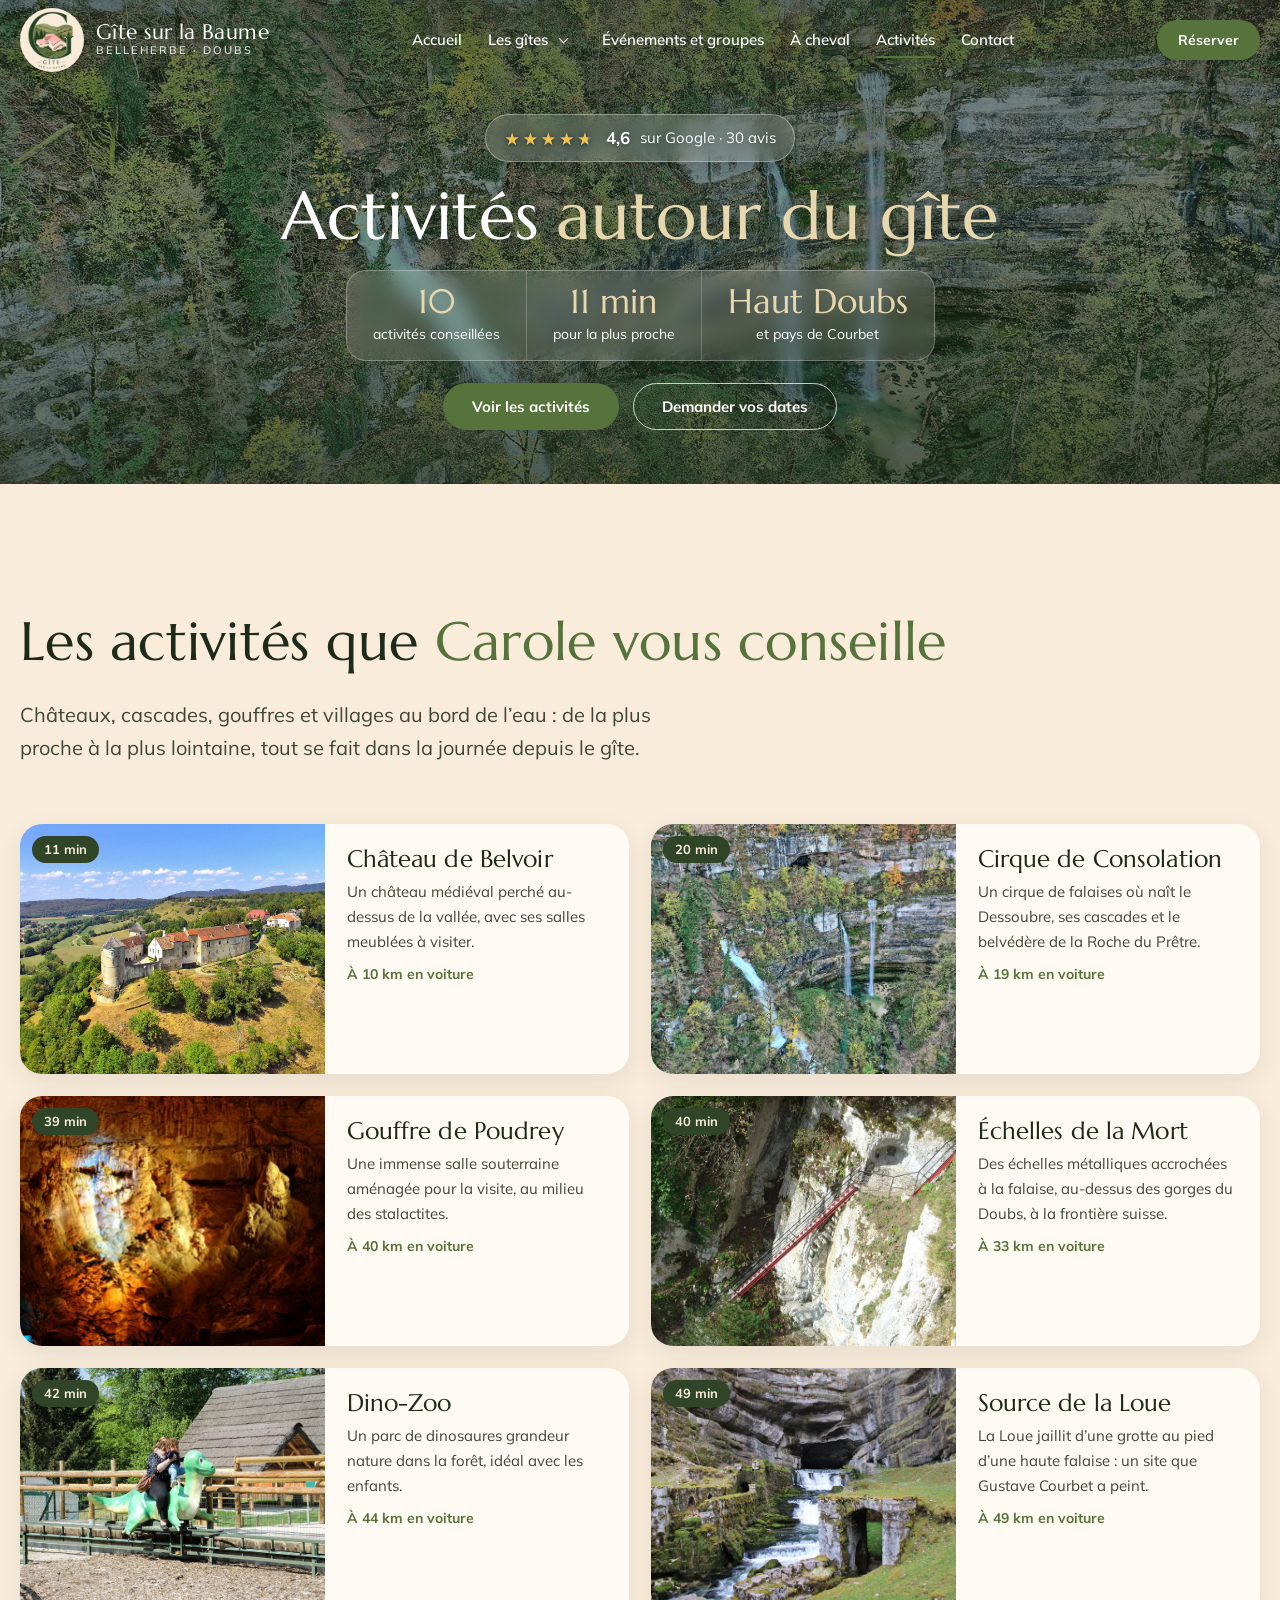
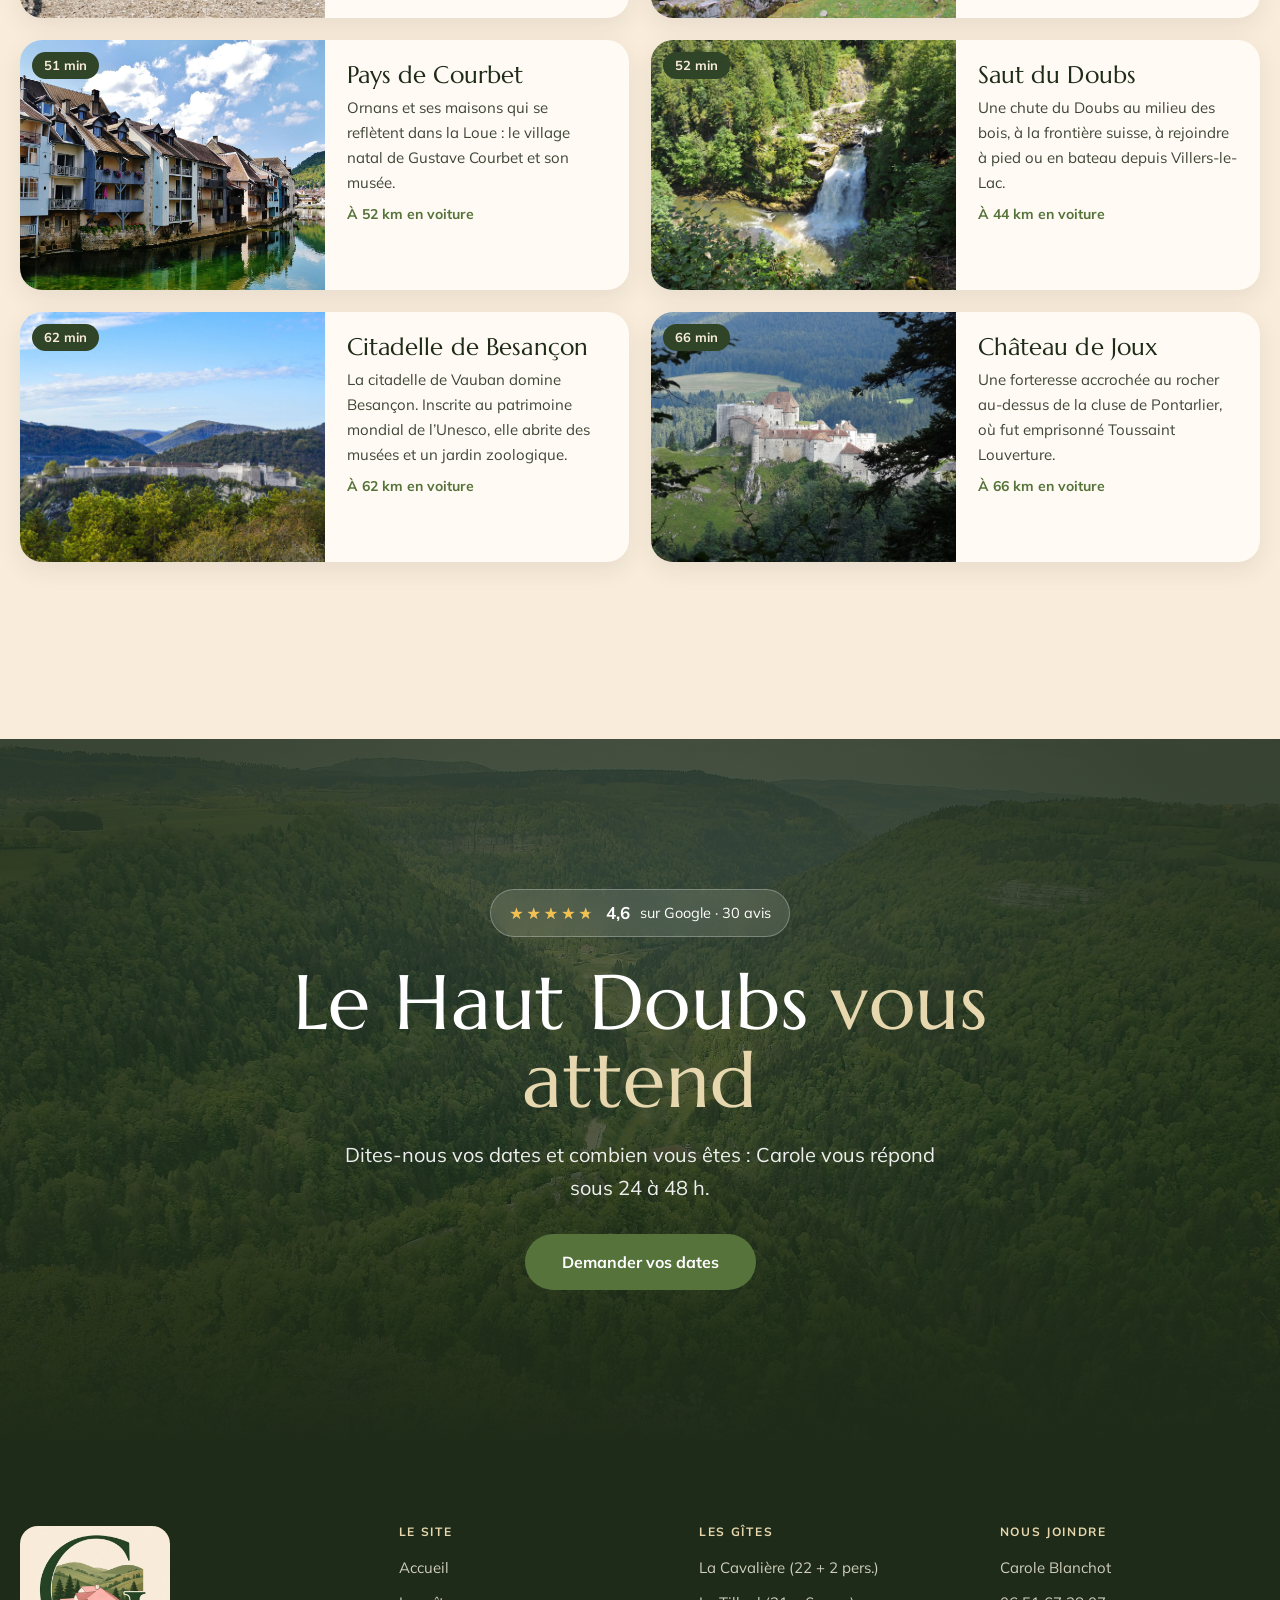
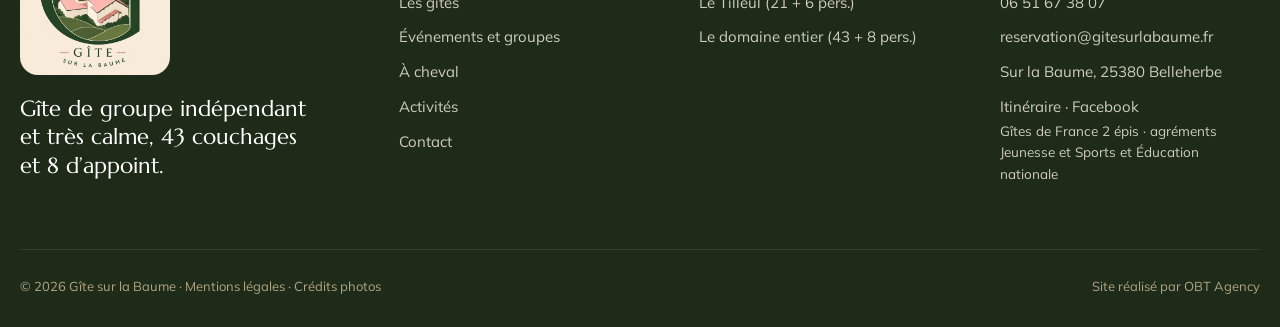
==== activites.html @ 47a0f7ed "V3 presque finale : photos libres (accueil, mariage, chevaux), page Disponibilités, Activités, menti" ====
<!doctype html>
<html lang="fr">
<head>
<meta charset="utf-8">
<meta name="robots" content="noindex, nofollow">
<meta name="viewport" content="width=device-width, initial-scale=1">
<title>Activités autour du gîte · Haut Doubs · Gîte sur la Baume</title>
<meta name="description" content="Les activités à faire autour du Gîte sur la Baume, à Belleherbe (Doubs) : château de Belvoir, cirque de Consolation, gouffre de Poudrey, Échelles de la Mort, Dino-Zoo, source de la Loue, Ornans, Saut du Doubs, citadelle de Besançon et château de Joux.">
<meta name="theme-color" content="#304427">
<link rel="icon" href="images/logo-embleme.jpg">
<link rel="preconnect" href="https://fonts.googleapis.com">
<link rel="preconnect" href="https://fonts.gstatic.com" crossorigin>
<link href="https://fonts.googleapis.com/css2?family=Marcellus&family=Mulish:wght@400;600;700&display=swap" rel="stylesheet">
<link rel="stylesheet" href="css/style.css?v=ac01d212">

</head>
<body>

<a class="visuellement-cache" href="#contenu">Aller au contenu</a>
<div class="entete">
  <div class="entete__envelop">
    <a class="entete__logo" href="index.html" aria-label="Gîte sur la Baume, accueil">
      <img src="images/logo-heros.jpg" alt="Logo du Gîte sur la Baume" width="600" height="596">
      <span class="entete__nom">Gîte sur la Baume<small>Belleherbe · Doubs</small></span>
    </a>
    <nav aria-label="Menu principal">
      <ul class="menu">
        <li><a href="index.html">Accueil</a></li>
        <li class="menu__deroulant">
          <a href="gites.html">Les gîtes</a>
          <button class="menu__ouvrir" type="button" aria-expanded="false" aria-label="Voir les trois gîtes"><span aria-hidden="true"></span></button>
          <ul class="sous-menu">
            <li><a href="la-cavaliere.html"><strong>La Cavalière</strong><span>22 + 2 pers.</span></a></li>
            <li><a href="le-tilleul.html"><strong>Le Tilleul</strong><span>21 + 6 pers.</span></a></li>
            <li><a href="le-domaine.html"><strong>Le domaine entier</strong><span>43 + 8 pers.</span></a></li>
          </ul>
        </li>
        <li><a href="evenements.html">Événements et groupes</a></li>
        <li><a href="cavaliers.html">À cheval</a></li>
        <li><a href="activites.html" aria-current="page">Activités</a></li>
        <li><a href="contact.html">Contact</a></li>
      </ul>
    </nav>
    <a class="bouton entete__appel bouton--cta" href="disponibilites.html">Réserver</a>
    <button class="entete__burger" type="button" aria-label="Ouvrir le menu" aria-expanded="false"><span></span></button>
  </div>
</div>
<div id="contenu"></div>
<main>
<header class="heros heros--centre">
  <div class="heros__photo"><img src="images/sortie-consolation.jpg" alt="Les cascades du cirque de Consolation" fetchpriority="high"></div>
  <div class="heros__contenu">
    <a class="note-heros note-heros--cadre" href="https://maps.google.com/?cid=1944867759614640810" target="_blank" rel="noopener"><span class="etoiles" style="--note:92%" role="img" aria-label="4,6 étoiles sur 5">★★★★★</span><strong>4,6</strong><span>sur Google · 30 avis</span></a>
    <h1>Activités <em>autour du gîte</em></h1>
    <ul class="chiffres-heros">
      <li><strong>10</strong>activités conseillées</li>
      <li><strong>11 min</strong>pour la plus proche</li>
      <li><strong>Haut Doubs</strong>et pays de Courbet</li>
    </ul>
    <div class="boutons"><a class="bouton" href="#activites">Voir les activités</a><a class="bouton bouton--clair bouton--cta" href="contact.html?projet=sejour#demande">Demander vos dates</a></div>
  </div>
</header>

<section class="section" id="activites">
  <div class="envelop">
    <div class="tete-section apparait">
      <h2>Les activités que <em>Carole vous conseille</em></h2>
      <p class="chapeau">Châteaux, cascades, gouffres et villages au bord de l’eau : de la plus proche à la plus lointaine, tout se fait dans la journée depuis le gîte.</p>
    </div>
    <div class="sorties" data-groupe-photos>
      <article class="sortie">
        <div class="sortie__photo"><img src="images/sortie-belvoir.jpg" alt="Château de Belvoir" loading="lazy" data-agrandir><span class="sortie__temps">11 min</span></div>
        <div class="sortie__texte">
          <h3>Château de Belvoir</h3>
          <p>Un château médiéval perché au-dessus de la vallée, avec ses salles meublées à visiter.</p>
          <p class="sortie__route">À 10 km en voiture</p>
        </div>
      </article>
      <article class="sortie">
        <div class="sortie__photo"><img src="images/sortie-consolation.jpg" alt="Cirque de Consolation" loading="lazy" data-agrandir><span class="sortie__temps">20 min</span></div>
        <div class="sortie__texte">
          <h3>Cirque de Consolation</h3>
          <p>Un cirque de falaises où naît le Dessoubre, ses cascades et le belvédère de la Roche du Prêtre.</p>
          <p class="sortie__route">À 19 km en voiture</p>
        </div>
      </article>
      <article class="sortie">
        <div class="sortie__photo"><img src="images/sortie-poudrey.jpg" alt="Gouffre de Poudrey" loading="lazy" data-agrandir><span class="sortie__temps">39 min</span></div>
        <div class="sortie__texte">
          <h3>Gouffre de Poudrey</h3>
          <p>Une immense salle souterraine aménagée pour la visite, au milieu des stalactites.</p>
          <p class="sortie__route">À 40 km en voiture</p>
        </div>
      </article>
      <article class="sortie">
        <div class="sortie__photo"><img src="images/sortie-echelles.jpg" alt="Échelles de la Mort" loading="lazy" data-agrandir><span class="sortie__temps">40 min</span></div>
        <div class="sortie__texte">
          <h3>Échelles de la Mort</h3>
          <p>Des échelles métalliques accrochées à la falaise, au-dessus des gorges du Doubs, à la frontière suisse.</p>
          <p class="sortie__route">À 33 km en voiture</p>
        </div>
      </article>
      <article class="sortie">
        <div class="sortie__photo"><img src="images/sortie-dinozoo.jpg" alt="Dino-Zoo" loading="lazy" data-agrandir><span class="sortie__temps">42 min</span></div>
        <div class="sortie__texte">
          <h3>Dino-Zoo</h3>
          <p>Un parc de dinosaures grandeur nature dans la forêt, idéal avec les enfants.</p>
          <p class="sortie__route">À 44 km en voiture</p>
        </div>
      </article>
      <article class="sortie">
        <div class="sortie__photo"><img src="images/sortie-loue.jpg" alt="Source de la Loue" loading="lazy" data-agrandir><span class="sortie__temps">49 min</span></div>
        <div class="sortie__texte">
          <h3>Source de la Loue</h3>
          <p>La Loue jaillit d’une grotte au pied d’une haute falaise : un site que Gustave Courbet a peint.</p>
          <p class="sortie__route">À 49 km en voiture</p>
        </div>
      </article>
      <article class="sortie">
        <div class="sortie__photo"><img src="images/sortie-courbet.jpg" alt="Pays de Courbet" loading="lazy" data-agrandir><span class="sortie__temps">51 min</span></div>
        <div class="sortie__texte">
          <h3>Pays de Courbet</h3>
          <p>Ornans et ses maisons qui se reflètent dans la Loue : le village natal de Gustave Courbet et son musée.</p>
          <p class="sortie__route">À 52 km en voiture</p>
        </div>
      </article>
      <article class="sortie">
        <div class="sortie__photo"><img src="images/sortie-saut.jpg" alt="Saut du Doubs" loading="lazy" data-agrandir><span class="sortie__temps">52 min</span></div>
        <div class="sortie__texte">
          <h3>Saut du Doubs</h3>
          <p>Une chute du Doubs au milieu des bois, à la frontière suisse, à rejoindre à pied ou en bateau depuis Villers-le-Lac.</p>
          <p class="sortie__route">À 44 km en voiture</p>
        </div>
      </article>
      <article class="sortie">
        <div class="sortie__photo"><img src="images/sortie-citadelle.jpg" alt="Citadelle de Besançon" loading="lazy" data-agrandir><span class="sortie__temps">62 min</span></div>
        <div class="sortie__texte">
          <h3>Citadelle de Besançon</h3>
          <p>La citadelle de Vauban domine Besançon. Inscrite au patrimoine mondial de l’Unesco, elle abrite des musées et un jardin zoologique.</p>
          <p class="sortie__route">À 62 km en voiture</p>
        </div>
      </article>
      <article class="sortie">
        <div class="sortie__photo"><img src="images/sortie-joux.jpg" alt="Château de Joux" loading="lazy" data-agrandir><span class="sortie__temps">66 min</span></div>
        <div class="sortie__texte">
          <h3>Château de Joux</h3>
          <p>Une forteresse accrochée au rocher au-dessus de la cluse de Pontarlier, où fut emprisonné Toussaint Louverture.</p>
          <p class="sortie__route">À 66 km en voiture</p>
        </div>
      </article>
    </div>
    <p class="sorties__note apparait">Temps de route en voiture depuis le gîte, à titre indicatif.</p>
  </div>
</section>

<section class="appel" id="appel">
  <div class="appel__fond"><img src="images/entree-dessoubre.jpg" alt="" loading="lazy"></div>
  <div class="appel__contenu">
    <a class="appel__avis" href="https://maps.google.com/?cid=1944867759614640810" target="_blank" rel="noopener"><span class="etoiles" style="--note:92%" role="img" aria-label="4,6 étoiles sur 5">★★★★★</span><strong>4,6</strong><span>sur Google · 30 avis</span></a>
    <h2>Le Haut Doubs <em>vous attend</em></h2>
    <p class="appel__sous">Dites-nous vos dates et combien vous êtes : Carole vous répond sous 24 à 48 h.</p>
    <a class="bouton bouton--grand bouton--cta" href="contact.html?projet=sejour#demande">Demander vos dates</a>
  </div>
</section>
</main>
<footer class="pied">
  <div class="envelop">
    <div class="pied__haut">
      <div>
        <img class="pied__logo" src="images/logo.jpg" alt="Gîte sur la Baume" width="1080" height="1073" loading="lazy">
        <p class="pied__accroche">Gîte de groupe indépendant et très calme, 43 couchages et 8 d’appoint.</p>
      </div>
      <div>
        <h3>Le site</h3>
        <ul>
          <li><a href="index.html">Accueil</a></li>
          <li><a href="gites.html">Les gîtes</a></li>
          <li><a href="evenements.html">Événements et groupes</a></li>
          <li><a href="cavaliers.html">À cheval</a></li>
          <li><a href="activites.html">Activités</a></li>
          <li><a href="contact.html">Contact</a></li>
        </ul>
      </div>
      <div>
        <h3>Les gîtes</h3>
        <ul>
          <li><a href="la-cavaliere.html">La Cavalière (22 + 2 pers.)</a></li>
          <li><a href="le-tilleul.html">Le Tilleul (21 + 6 pers.)</a></li>
          <li><a href="le-domaine.html">Le domaine entier (43 + 8 pers.)</a></li>
        </ul>
      </div>
      <div>
        <h3>Nous joindre</h3>
        <ul>
          <li>Carole Blanchot</li>
          <li><a href="tel:+33651673807">06 51 67 38 07</a></li>
          <li><a href="mailto:reservation@gitesurlabaume.fr">reservation@gitesurlabaume.fr</a></li>
          <li>Sur la Baume, 25380 Belleherbe</li>
          <li><a href="https://maps.google.com/?cid=1944867759614640810" target="_blank" rel="noopener">Itinéraire</a> · <a href="https://www.facebook.com/profile.php?id=100094727396490" target="_blank" rel="noopener">Facebook</a></li>
        </ul>
        <p class="pied__labels">Gîtes de France 2 épis · agréments Jeunesse et Sports et Éducation nationale</p>
      </div>
    </div>
    <div class="pied__bas">
      <span>© <span data-annee>2026</span> Gîte sur la Baume · <a href="mentions-legales.html">Mentions légales</a> · <a href="mentions-legales.html#credits">Crédits photos</a></span>
      <span>Site réalisé par OBT Agency</span>
    </div>
  </div>
</footer>
<script src="js/main.js?v=ac3fad0a"></script>
</body>
</html>
---- css/style.css ----
/* Gîte sur la Baume : feuille de style unique
   Charte de la cliente : le vert du G et le beige du fond du logo ; boutons verts ou transparents
   1. Réglages  2. Base  3. Boutons  4. En-tête  5. Héros  6. Sections communes
   7. Accueil  8. Les gîtes  9. Fêtes  10. Groupes  11. Cavaliers  12. Contact  13. Pied de page  14. Animations */

/* 1. Réglages ------------------------------------------------------------ */
:root {
  --vert: #304427;
  --vert-nuit: #1E2B18;
  --vert-doux: #4F6640;
  --accent: #55733A;
  --accent-vif: #66864A;
  --accent-pale: #E9E2C6;
  --clair: #E6D7AE;
  --sauge: #B1A584;
  --sauge-claire: #DCD4BC;
  --creme: #F9ECDB;
  --creme-fonce: #F0DFC6;
  --blanc: #FFFAF3;
  --encre: #1E2B18;
  --texte: #3E4637;

  --f-titre: "Marcellus", "Times New Roman", serif;
  --f-texte: "Mulish", system-ui, sans-serif;

  --rayon: 22px;
  --rayon-petit: 14px;
  --ombre: 0 18px 50px rgba(30, 43, 24, .16);
  --ombre-douce: 0 8px 24px rgba(30, 43, 24, .08);
  --large: min(1240px, 100% - 32px);
  --etroit: min(860px, 100% - 32px);
  --entete: 80px;
}

/* 2. Base ---------------------------------------------------------------- */
*, *::before, *::after { box-sizing: border-box; }
html { scroll-behavior: smooth; scroll-padding-top: calc(var(--entete) + 12px); }
body {
  margin: 0;
  background: var(--creme);
  color: var(--texte);
  font: 400 17px/1.65 var(--f-texte);
  -webkit-font-smoothing: antialiased;
  overflow-x: hidden;
}
img { display: block; max-width: 100%; height: auto; }
a { color: inherit; }
h1, h2, h3, h4 { font-family: var(--f-titre); color: var(--encre); font-weight: 400; line-height: 1.1; margin: 0 0 .5em; letter-spacing: .005em; }
h1 { font-size: clamp(42px, 6.2vw, 86px); }
h2 { font-size: clamp(32px, 4.2vw, 56px); }
h3 { font-size: clamp(23px, 2.2vw, 29px); }
h1 em, h2 em, h3 em { font-style: normal; color: var(--accent); }
p { margin: 0 0 1em; }
.envelop { width: var(--large); margin-inline: auto; }
.etroit { width: var(--etroit); margin-inline: auto; }
.section { padding: clamp(72px, 10vw, 136px) 0; position: relative; }
.section--fonce { background: var(--creme-fonce); }
.section--blanc { background: var(--blanc); }
.section--nuit { background: var(--vert-nuit); color: #E4E2D2; }
.section--nuit h2, .section--nuit h3 { color: var(--blanc); }
.section--nuit h2 em, .section--nuit h3 em { color: var(--clair); }
.chapeau { font-size: clamp(18px, 1.6vw, 20px); max-width: 640px; }
.tete-section { margin-bottom: clamp(34px, 5vw, 60px); }
.tete-section--centre { text-align: center; }
.tete-section--centre .chapeau { margin-inline: auto; }
.visuellement-cache { position: absolute !important; width: 1px; height: 1px; overflow: hidden; clip: rect(0 0 0 0); white-space: nowrap; }
.photo-cadre { border-radius: var(--rayon); overflow: hidden; background: var(--creme-fonce); }
.photo-cadre img { width: 100%; height: 100%; object-fit: cover; }

/* Case « Photo à prévoir » : on décrit la photo à faire, on n'en invente pas */
.photo-a-prevoir {
  display: flex; flex-direction: column; justify-content: center; gap: 8px;
  min-height: 260px; padding: 28px; border-radius: var(--rayon);
  border: 2px dashed var(--sauge); background: repeating-linear-gradient(135deg, rgba(177,165,132,.14) 0 14px, transparent 14px 28px);
  color: var(--vert); font-size: 15px;
}
.photo-a-prevoir strong { font: 700 12px/1 var(--f-texte); letter-spacing: .14em; text-transform: uppercase; color: var(--accent); }

/* Étoiles : la note exacte, remplie au dixième */
.etoiles { position: relative; display: inline-block; letter-spacing: 3px; color: rgba(255,255,255,.35); line-height: 1; }
.etoiles::before { content: "★★★★★"; position: absolute; inset: 0; width: var(--note, 100%); overflow: hidden; color: #F2C14E; white-space: nowrap; }

/* 3. Boutons -------------------------------------------------------------- */
.bouton {
  display: inline-flex; align-items: center; justify-content: center; gap: 10px;
  padding: 15px 28px; border-radius: 999px; border: 1.5px solid transparent;
  font: 700 15px/1 var(--f-texte); text-decoration: none; cursor: pointer;
  background: var(--accent); color: #fff;
  transition: background .25s, transform .25s, box-shadow .25s;
}
.bouton:hover { background: var(--accent-vif); transform: translateY(-2px); box-shadow: 0 10px 24px rgba(85,115,58,.32); }
.bouton--ligne { background: transparent; border-color: currentColor; color: var(--vert); }
.bouton--ligne:hover { background: var(--vert); color: var(--blanc); box-shadow: none; }
.bouton--clair { background: transparent; border-color: rgba(255,255,255,.75); color: #fff; }
.bouton--clair:hover { background: #fff; color: var(--vert-nuit); box-shadow: none; }
.boutons { display: flex; flex-wrap: wrap; gap: 14px; }

/* 4. En-tête : logo à gauche, liens au centre, bouton à droite ------------- */
.entete {
  position: fixed; inset: 0 0 auto; z-index: 50; height: var(--entete);
  display: flex; align-items: center; color: #fff;
  transition: background .35s, box-shadow .35s, color .35s;
}
.entete__envelop { width: var(--large); margin-inline: auto; display: flex; align-items: center; gap: 24px; }
.entete__logo { display: flex; align-items: center; gap: 12px; flex: none; text-decoration: none; }
.entete__logo img { width: 64px; height: 64px; border-radius: 50%; object-fit: cover; background: var(--creme); box-shadow: 0 2px 12px rgba(0,0,0,.22); }
.entete__nom { font: 400 21px/1.05 var(--f-titre); letter-spacing: .02em; }
.entete__nom small { display: block; font: 600 11px/1.4 var(--f-texte); letter-spacing: .18em; text-transform: uppercase; opacity: .8; }
.entete nav { margin-inline: auto; }
.menu { display: flex; gap: 26px; list-style: none; padding: 0; margin-block: 0; }
.menu a { text-decoration: none; font-size: 15px; font-weight: 600; position: relative; padding: 6px 0; white-space: nowrap; }
.menu a::after { content: ""; position: absolute; left: 0; right: 0; bottom: 0; height: 2px; background: var(--accent); transform: scaleX(0); transform-origin: left; transition: transform .3s; }
.menu a:hover::after, .menu a[aria-current="page"]::after { transform: scaleX(1); }
.entete__appel { flex: none; padding: 12px 20px; font-size: 14px; }
.entete__burger { display: none; margin-left: auto; width: 46px; height: 46px; border-radius: 50%; border: 1.5px solid currentColor; background: transparent; color: inherit; cursor: pointer; }
.entete__burger span, .entete__burger span::before, .entete__burger span::after { display: block; width: 18px; height: 1.5px; background: currentColor; margin: auto; position: relative; transition: transform .3s; }
.entete__burger span::before, .entete__burger span::after { content: ""; position: absolute; left: 0; }
.entete__burger span::before { top: -6px; }
.entete__burger span::after { top: 6px; }
.entete.est-defile, .entete.est-plein { background: rgba(249,236,219,.95); backdrop-filter: blur(12px); color: var(--encre); box-shadow: 0 1px 0 rgba(48,68,39,.1); }

/* 5. Héros ---------------------------------------------------------------- */
.heros { position: relative; min-height: 100svh; display: flex; align-items: flex-end; color: #fff; isolation: isolate; overflow: hidden; }
.heros__photo { position: absolute; inset: 0; z-index: -2; }
.heros__photo img { width: 100%; height: 100%; object-fit: cover; }
/* diaporama : les photos glissent l'une après l'autre derrière le texte */
.diaporama { overflow: hidden; }
.diaporama img { position: absolute; inset: 0; transform: translateX(100%); transition: transform 1.1s cubic-bezier(.7,0,.3,1); }
.diaporama img.est-visible { transform: none; }
.diaporama img.est-sortie { transform: translateX(-100%); }
.diaporama.sans-transition img { transition: none; }
.heros::after { content: ""; position: absolute; inset: 0; z-index: -1; background: linear-gradient(180deg, rgba(30,43,24,.55) 0%, rgba(30,43,24,.25) 28%, rgba(30,43,24,.5) 55%, rgba(30,43,24,.9) 100%), linear-gradient(90deg, rgba(30,43,24,.45) 0%, transparent 65%); }
.heros__contenu { width: var(--large); margin: 0 auto; padding: 0 0 clamp(150px, 20vh, 200px); }
.heros h1 { color: #fff; max-width: 920px; text-shadow: 0 2px 30px rgba(30,43,24,.5); }
.heros h1 em { color: var(--clair); }
.heros__sous { font-size: clamp(18px, 1.8vw, 22px); max-width: 640px; margin-bottom: 30px; color: rgba(255,255,255,.94); text-shadow: 0 1px 12px rgba(0,0,0,.35); }
/* note Google sans bulle, au-dessus du titre */
.note-heros { display: inline-flex; align-items: center; gap: 10px; margin-bottom: 18px; color: #fff; text-decoration: none; font-size: 15px; text-shadow: 0 1px 3px rgba(0,0,0,.5), 0 1px 16px rgba(0,0,0,.55); }
.note-heros .etoiles { font-size: 17px; }
.note-heros strong { font-size: 17px; }
.note-heros:hover span:last-child { text-decoration: underline; }
/* héros des pages intérieures : centrés, contenu ancré en haut pour que les pages s'alignent */
.heros--centre { min-height: 82svh; justify-content: center; align-items: flex-start; }
.heros--centre::after { background: linear-gradient(180deg, rgba(30,43,24,.62) 0%, rgba(30,43,24,.48) 45%, rgba(30,43,24,.72) 100%); }
.heros--centre .heros__contenu { text-align: center; display: flex; flex-direction: column; align-items: center; padding: calc(var(--entete) + clamp(80px, 15vh, 140px)) 0 90px; }
.heros--centre h1 { min-height: 2.2em; display: flex; flex-wrap: wrap; column-gap: .25em; align-items: center; justify-content: center; margin-inline: auto; }
.heros--centre .heros__sous { min-height: 3.4em; margin-inline: auto; }
.heros--centre .boutons { justify-content: center; }

/* Bande de mots à cheval sur le héros */
.bande-mots { position: relative; z-index: 3; margin-top: -70px; }
.bande-mots__carte {
  width: var(--large); margin: 0 auto; padding: 0; list-style: none; background: var(--blanc); border-radius: var(--rayon); box-shadow: var(--ombre);
  display: grid; grid-template-columns: repeat(5, 1fr);
}
.bande-mots__carte li { display: flex; align-items: center; gap: 14px; padding: 26px 22px; position: relative; transition: background .3s; }
.bande-mots__carte li + li::before { content: ""; position: absolute; left: 0; top: 22px; bottom: 22px; width: 1px; background: var(--creme-fonce); }
.bande-mots__carte li:hover { background: var(--creme); }
.bande-mots__carte li:first-child { border-radius: var(--rayon) 0 0 var(--rayon); }
.bande-mots__carte li:last-child { border-radius: 0 var(--rayon) var(--rayon) 0; }
.icone-rond { flex: none; width: 52px; height: 52px; border-radius: 50%; display: grid; place-items: center; background: var(--accent-pale); color: var(--vert); transition: background .3s, transform .4s, color .3s; }
.bande-mots__carte li:hover .icone-rond { background: var(--accent); color: #fff; transform: rotate(-8deg); }
.icone-rond svg, .ico { width: 26px; height: 26px; stroke: currentColor; fill: none; stroke-width: 1.5; stroke-linecap: round; stroke-linejoin: round; }
.bande-mots__carte strong { display: block; font: 400 21px/1.1 var(--f-titre); color: var(--encre); }
.bande-mots__carte li span:last-child { font-size: 13.5px; line-height: 1.35; }

/* 6. Sections communes ---------------------------------------------------- */
.split { display: grid; grid-template-columns: 1fr 1fr; gap: clamp(36px, 6vw, 96px); align-items: center; }
.split--inverse > :first-child { order: 2; }
.superposees { position: relative; aspect-ratio: 5 / 5.4; }
.superposees__grande { position: absolute; inset: 0 0 14% 14%; }
.superposees__petite { position: absolute; left: 0; bottom: 0; width: 50%; aspect-ratio: 4 / 3; border: 8px solid var(--creme); box-shadow: var(--ombre); }
.superposees__cachet {
  position: absolute; right: -12px; top: 7%; width: 122px; height: 122px; border-radius: 50%;
  background: var(--accent); color: #fff; display: grid; place-items: center; text-align: center;
  font: 400 19px/1.1 var(--f-titre); padding: 14px; box-shadow: var(--ombre-douce);
}
.liste-cochee { list-style: none; padding: 0; margin: 22px 0 0; display: grid; gap: 4px; }
.liste-cochee li { padding: 11px 0 11px 34px; border-bottom: 1px solid rgba(48,68,39,.12); position: relative; }
.liste-cochee li::before { content: ""; position: absolute; left: 2px; top: 15px; width: 18px; height: 18px; border-radius: 50%; background: var(--accent) url("data:image/svg+xml,%3Csvg xmlns='http://www.w3.org/2000/svg' viewBox='0 0 24 24' fill='none' stroke='white' stroke-width='3.2' stroke-linecap='round' stroke-linejoin='round'%3E%3Cpath d='M5 12.5l4.5 4.5L19 7'/%3E%3C/svg%3E") center / 12px no-repeat; }
.section--nuit .liste-cochee li { border-color: rgba(255,255,255,.12); }

/* Avis */
.note-globale { display: flex; justify-content: center; align-items: center; gap: 14px; margin: -14px auto 40px; text-decoration: none; width: max-content; max-width: 100%; padding: 12px 24px; border-radius: 999px; background: var(--blanc); box-shadow: var(--ombre-douce); }
.note-globale strong { font: 400 30px/1 var(--f-titre); color: var(--vert); }
.note-globale .etoiles { font-size: 18px; color: var(--sauge-claire); }
.defile { overflow: hidden; mask-image: linear-gradient(90deg, transparent, #000 7%, #000 93%, transparent); }
.defile__piste { display: flex; gap: 22px; width: max-content; animation: defile 80s linear infinite; padding: 10px 0 20px; }
.carte-avis { width: 370px; flex: none; background: var(--blanc); border-radius: var(--rayon); padding: 28px; box-shadow: var(--ombre-douce); display: flex; flex-direction: column; gap: 14px; }
.carte-avis .etoiles { font-size: 16px; color: var(--sauge-claire); align-self: flex-start; }
.carte-avis blockquote { margin: 0; font: 400 19px/1.45 var(--f-titre); color: var(--encre); }
.carte-avis footer { margin-top: auto; font-size: 14px; display: flex; justify-content: space-between; gap: 10px; }
.carte-avis footer strong { color: var(--accent); }


/* Carrousel centré, voisines floutées, en boucle */
.carrousel { position: relative; overflow: hidden; padding: 10px 0 0; }
.carrousel__piste { display: flex; gap: 26px; transition: transform .7s cubic-bezier(.2,.8,.2,1); will-change: transform; }
.diapo { flex: 0 0 min(760px, 78vw); margin: 0; border-radius: var(--rayon); overflow: hidden; position: relative; aspect-ratio: 16 / 10; transition: opacity .6s, transform .6s, filter .6s; opacity: .35; transform: scale(.92); filter: blur(7px); }
.diapo.est-active { opacity: 1; transform: none; filter: none; }
.carrousel.sans-transition .carrousel__piste, .carrousel.sans-transition .diapo { transition: none !important; }
.diapo img { width: 100%; height: 100%; object-fit: cover; }
.diapo figcaption { position: absolute; left: 22px; bottom: 18px; padding: 8px 16px; border-radius: 999px; background: rgba(255,250,243,.94); color: var(--vert); font: 400 18px/1 var(--f-titre); }
.carrousel__fleche { position: absolute; top: 50%; translate: 0 -50%; z-index: 2; width: 58px; height: 58px; border-radius: 50%; border: 0; background: var(--blanc); color: var(--vert); font-size: 22px; cursor: pointer; box-shadow: var(--ombre); transition: background .25s, color .25s; }
.carrousel__fleche:hover { background: var(--accent); color: #fff; }
.carrousel__fleche--g { left: calc(50% - min(380px, 39vw) - 29px); }
.carrousel__fleche--d { right: calc(50% - min(380px, 39vw) - 29px); }
.carrousel__points { display: flex; justify-content: center; gap: 8px; margin-top: 24px; }
.carrousel__points button { width: 9px; height: 9px; border-radius: 99px; border: 0; padding: 0; background: var(--sauge-claire); cursor: pointer; transition: width .3s, background .3s; }
.carrousel__points button[aria-current="true"] { width: 28px; background: var(--accent); }

/* Rail de cases (une ligne, flèches qui avancent d'une case et reviennent au début) */
.rail { overflow-y: hidden; display: grid; grid-auto-flow: column; grid-auto-columns: calc((100% - 22px * 3) / 4); gap: 22px; overflow-x: auto; scroll-snap-type: x mandatory; padding: 6px 0 16px; scrollbar-width: none; }
.rail::-webkit-scrollbar { display: none; }
.rail--3 { grid-auto-columns: calc((100% - 22px * 2) / 3); }
.case { scroll-snap-align: start; position: relative; border-radius: var(--rayon); overflow: hidden; min-height: 400px; color: #fff; display: flex; align-items: flex-end; isolation: isolate; text-decoration: none; }
.case img { position: absolute; inset: 0; width: 100%; height: 100%; object-fit: cover; z-index: -2; transition: transform .9s; }
.case:hover img { transform: scale(1.05); }
.case::after { content: ""; position: absolute; inset: 0; z-index: -1; background: linear-gradient(transparent 32%, rgba(30,43,24,.88)); }
.case > div { padding: 24px; }
.case h3 { color: #fff; font-size: 27px; margin-bottom: 6px; }
.case p { margin: 0; font-size: 15px; opacity: .94; }
.case .photo-a-prevoir { position: absolute; inset: 0; z-index: -2; border-radius: 0; background-color: var(--vert); color: var(--sauge-claire); border-color: rgba(255,255,255,.25); justify-content: flex-start; min-height: 0; }
.case .photo-a-prevoir strong { color: var(--clair); }
.case__temps { display: inline-block; margin-bottom: 12px; padding: 6px 12px; border-radius: 999px; background: var(--accent); color: #fff; font-size: 13px; font-weight: 700; }
.rail__fleches { display: flex; gap: 10px; justify-content: flex-end; margin-top: -78px; margin-bottom: 30px; }
.fleche { width: 50px; height: 50px; border-radius: 50%; border: 1.5px solid var(--vert); background: transparent; color: var(--vert); cursor: pointer; font-size: 20px; transition: background .25s, color .25s; }
.fleche:hover { background: var(--vert); color: #fff; }
.section--nuit .fleche { border-color: rgba(255,255,255,.6); color: #fff; }

/* Fenêtres (fiches des gîtes) */
dialog.fiche { border: 0; padding: 0; width: min(1120px, 100% - 24px); max-height: calc(100svh - 24px); border-radius: var(--rayon); background: var(--creme); color: var(--texte); box-shadow: 0 40px 120px rgba(0,0,0,.4); }
dialog.fiche::backdrop { background: rgba(30,43,24,.74); backdrop-filter: blur(4px); }
dialog.fiche[open] { animation: monte .4s ease-out; }
.fiche__boite { display: grid; grid-template-columns: 1.3fr 1fr; max-height: calc(100svh - 24px); }
.fiche__photos { display: grid; grid-template-columns: repeat(2, 1fr); gap: 6px; padding: 6px; overflow: auto; align-content: start; background: var(--creme-fonce); }
.fiche__photos img { width: 100%; aspect-ratio: 4 / 3; object-fit: cover; border-radius: 10px; cursor: zoom-in; }
.fiche__photos img:first-child { grid-column: 1 / -1; aspect-ratio: 16 / 9; }
.fiche__photos .photo-a-prevoir { min-height: 0; aspect-ratio: 4 / 3; padding: 16px; font-size: 13px; border-radius: 10px; }
.fiche__texte { padding: 44px 38px; overflow: auto; }
.fiche__texte h2 { font-size: clamp(34px, 3.4vw, 46px); }
.fiche__fermer { position: absolute; top: 14px; right: 14px; z-index: 2; width: 44px; height: 44px; border-radius: 50%; border: 0; background: var(--blanc); color: var(--vert); font-size: 22px; cursor: pointer; box-shadow: var(--ombre-douce); }
.fiche__infos { list-style: none; padding: 0; margin: 20px 0 26px; display: grid; gap: 10px; }
.fiche__infos li { display: flex; gap: 14px; padding-bottom: 10px; border-bottom: 1px solid var(--creme-fonce); }
.fiche__infos span { min-width: 104px; font-size: 12px; font-weight: 700; letter-spacing: .1em; text-transform: uppercase; color: var(--accent); padding-top: 4px; }
.fiche__infos strong { color: var(--encre); font-weight: 600; }

/* Visionneuse (photo en grand) */
dialog.visionneuse { border: 0; padding: 0; background: transparent; max-width: 100vw; max-height: 100svh; width: 100vw; height: 100svh; overflow: hidden; }
dialog.visionneuse::backdrop { background: rgba(20,28,16,.93); }
dialog.visionneuse[open] { display: grid; place-items: center; animation: monte .3s ease-out; }
.visionneuse img { max-width: min(92vw, 1500px); max-height: 84svh; width: auto; height: auto; border-radius: 14px; box-shadow: 0 30px 90px rgba(0,0,0,.5); }
.visionneuse__legende { position: absolute; left: 0; right: 0; bottom: 18px; text-align: center; color: #fff; font: 400 20px/1.2 var(--f-titre); }
.visionneuse button { position: absolute; width: 52px; height: 52px; border-radius: 50%; border: 0; background: var(--blanc); color: var(--vert); font-size: 22px; cursor: pointer; }
.visionneuse__fermer { top: 18px; right: 18px; }
.visionneuse__prec { left: 18px; top: 50%; translate: 0 -50%; }
.visionneuse__suiv { right: 18px; top: 50%; translate: 0 -50%; }
[data-agrandir] { cursor: zoom-in; }

/* Témoignages à flèches rondes */
.temoins { display: grid; grid-template-columns: .9fr 1.1fr; gap: clamp(30px, 5vw, 70px); align-items: center; }
.temoins__photo { border-radius: var(--rayon); overflow: hidden; aspect-ratio: 4 / 5; position: relative; box-shadow: var(--ombre); }
.temoins__photo img { width: 100%; height: 100%; object-fit: cover; transition: opacity .5s; }
.temoins__liste { position: relative; min-height: 300px; }
.temoin { position: absolute; inset: 0; opacity: 0; visibility: hidden; transform: translateY(14px); transition: opacity .5s, transform .5s, visibility .5s; }
.temoin.est-actif { opacity: 1; visibility: visible; transform: none; position: relative; }
.temoin .etoiles { font-size: 20px; margin-bottom: 16px; color: var(--sauge-claire); }
.temoin blockquote { margin: 0 0 18px; font: 400 clamp(22px, 2.2vw, 30px)/1.35 var(--f-titre); color: var(--encre); }
.temoin footer { font-size: 15px; color: var(--accent); font-weight: 700; }
.temoins__nav { display: flex; align-items: center; gap: 12px; margin-top: 30px; }
.temoins__compte { font: 400 19px/1 var(--f-titre); margin-left: 8px; }

/* Appel en fin de section, centré */

/* 7. Accueil -------------------------------------------------------------- */
/* Combien êtes-vous ? */
.combien { display: grid; grid-template-columns: .85fr 1.15fr; gap: clamp(30px, 5vw, 70px); align-items: center; }
.combien h2 em { white-space: nowrap; }
.combien__chiffre { font: 400 clamp(110px, 15vw, 190px)/.85 var(--f-titre); color: var(--accent); display: flex; align-items: baseline; gap: 14px; margin: 10px 0 6px; }
.combien__chiffre small { font: 600 18px/1.2 var(--f-texte); color: var(--vert); }
.curseur { width: 100%; margin: 18px 0 8px; appearance: none; -webkit-appearance: none; height: 10px; border-radius: 99px; background: linear-gradient(90deg, var(--accent) var(--rempli, 25%), var(--sauge-claire) var(--rempli, 25%)); outline: none; cursor: pointer; }
.curseur::-webkit-slider-thumb { -webkit-appearance: none; width: 34px; height: 34px; border-radius: 50%; background: var(--blanc); border: 4px solid var(--accent); box-shadow: var(--ombre-douce); transition: transform .2s; }
.curseur::-moz-range-thumb { width: 28px; height: 28px; border-radius: 50%; background: var(--blanc); border: 4px solid var(--accent); }
.curseur:active::-webkit-slider-thumb { transform: scale(1.15); }
.curseur:focus-visible::-webkit-slider-thumb { outline: 3px solid var(--vert); outline-offset: 2px; }
.graduations { display: flex; justify-content: space-between; font-size: 13px; color: var(--vert-doux); font-weight: 600; }



/* 8. Les gîtes ------------------------------------------------------------ */



/* Beau temps, pluie */
.meteo { position: relative; border-radius: calc(var(--rayon) + 6px); overflow: hidden; min-height: 600px; display: grid; grid-template-columns: 1fr 1fr; isolation: isolate; color: #fff; }
.meteo__photos { position: absolute; inset: 0; z-index: -2; }
.meteo__photos img { position: absolute; inset: 0; width: 100%; height: 100%; object-fit: cover; transition: opacity .8s; }
.meteo__photos img + img { opacity: 0; }
.meteo.est-pluie .meteo__photos img:first-child { opacity: 0; }
.meteo.est-pluie .meteo__photos img + img { opacity: 1; }
.meteo::after { content: ""; position: absolute; inset: 0; z-index: -1; background: linear-gradient(90deg, rgba(30,43,24,.9) 0%, rgba(30,43,24,.7) 45%, rgba(30,43,24,.1) 100%); transition: background .8s; }
.meteo__texte { padding: clamp(32px, 5vw, 64px); align-self: center; }
.meteo h2 { color: #fff; }
.interrupteur { display: inline-flex; align-items: center; gap: 14px; margin: 6px 0 26px; padding: 0; border: 0; background: none; color: #fff; font: 700 15px/1 var(--f-texte); cursor: pointer; }
.interrupteur__piste { position: relative; width: 84px; height: 42px; border-radius: 99px; background: #F2C14E; transition: background .5s; box-shadow: inset 0 2px 6px rgba(0,0,0,.2); }
.interrupteur__bouton { position: absolute; top: 4px; left: 4px; width: 34px; height: 34px; border-radius: 50%; background: #fff; display: grid; place-items: center; transition: transform .5s cubic-bezier(.5,1.6,.4,1); color: #C98A12; }
.interrupteur__bouton svg { width: 20px; height: 20px; stroke: currentColor; fill: none; stroke-width: 2; stroke-linecap: round; }
.interrupteur[aria-pressed="true"] .interrupteur__piste { background: #6F8BA6; }
.interrupteur[aria-pressed="true"] .interrupteur__bouton { transform: translateX(42px); color: #48627C; }
.interrupteur .soleil-ico { display: block; }
.interrupteur .pluie-ico { display: none; }
.interrupteur[aria-pressed="true"] .soleil-ico { display: none; }
.interrupteur[aria-pressed="true"] .pluie-ico { display: block; }
.meteo__liste { list-style: none; padding: 0; margin: 0; display: grid; grid-template-columns: 1fr 1fr; gap: 10px; }
.meteo__liste li { padding: 12px 16px; border-radius: 14px; background: rgba(255,250,243,.12); border: 1px solid rgba(255,255,255,.22); backdrop-filter: blur(8px); font-size: 15px; animation: monte .5s ease-out both; }
.meteo__liste li small { display: block; font-size: 12.5px; opacity: .8; }
.meteo__liste[hidden] { display: none; }
.goutte { position: absolute; top: -20px; width: 1.5px; height: 18px; background: linear-gradient(transparent, rgba(255,255,255,.75)); z-index: 0; pointer-events: none; animation: tombe linear infinite; opacity: 0; }
.meteo.est-pluie .goutte { opacity: 1; }

/* Tarifs (dans les fiches) */
.tableau-tarifs { width: 100%; border-collapse: collapse; background: var(--blanc); border-radius: var(--rayon); overflow: hidden; box-shadow: var(--ombre-douce); }
.tarifs__titre { font: 700 12px/1 var(--f-texte); letter-spacing: .14em; text-transform: uppercase; color: var(--accent); margin: 0 0 12px 4px; }
.tableau-tarifs th, .tableau-tarifs td { text-align: left; padding: 19px 22px; border-bottom: 1px solid var(--creme-fonce); }
.tableau-tarifs th { font-weight: 600; }
.tableau-tarifs th small { display: block; font-weight: 400; font-size: 13px; margin-top: 3px; }
.tableau-tarifs td { text-align: right; font: 400 27px/1 var(--f-titre); color: var(--vert); white-space: nowrap; }
.tableau-tarifs td.a-confirmer { font: 600 13px/1.3 var(--f-texte); color: var(--accent); white-space: normal; }
.tableau-tarifs tr:last-child th, .tableau-tarifs tr:last-child td { border-bottom: 0; }

/* Questions (une seule ouverte à la fois) */
.faq { display: grid; gap: 12px; }
.faq details { background: var(--blanc); border-radius: 16px; box-shadow: var(--ombre-douce); overflow: hidden; }
.faq summary { list-style: none; cursor: pointer; padding: 20px 60px 20px 24px; position: relative; font: 400 21px/1.3 var(--f-titre); color: var(--encre); }
.faq summary::-webkit-details-marker { display: none; }
.faq summary::after { content: "+"; position: absolute; right: 20px; top: 50%; translate: 0 -50%; width: 32px; height: 32px; border-radius: 50%; background: var(--accent-pale); color: var(--accent); display: grid; place-items: center; font: 400 22px/1 var(--f-texte); transition: transform .3s, background .3s, color .3s; }
.faq details[open] summary::after { transform: rotate(45deg); background: var(--accent); color: #fff; }
.faq details p { padding: 0 24px 22px; margin: 0; }

/* 9. Fêtes ---------------------------------------------------------------- */


/* 10. Groupes ------------------------------------------------------------- */
.salle { display: grid; grid-template-columns: 1fr 1.1fr; gap: clamp(30px, 5vw, 70px); align-items: center; }
.salle__plan { position: relative; aspect-ratio: 5 / 4; background: var(--blanc); border-radius: var(--rayon); box-shadow: var(--ombre); overflow: hidden; }
.salle__plan svg { width: 100%; height: 100%; display: block; }
.salle__plan .chaise { fill: var(--vert); transition: transform 1s cubic-bezier(.6,0,.2,1), fill .4s; }
.salle__plan .table { fill: var(--sauge-claire); transition: opacity .6s; }
.salle__plan .ecran { fill: var(--accent); }
.configs { display: flex; flex-wrap: wrap; gap: 8px; margin: 22px 0 18px; }
.configs button { border: 1.5px solid var(--creme-fonce); background: var(--blanc); padding: 12px 18px; border-radius: 999px; font: 700 14px/1 var(--f-texte); color: var(--vert); cursor: pointer; transition: background .25s, color .25s, border-color .25s; }
.configs button[aria-pressed="true"] { background: var(--vert); border-color: var(--vert); color: #fff; }
.configs__usage { font-size: 17px; min-height: 2.8em; }
.configs__usage strong { color: var(--accent); }



/* 11. Cavaliers ----------------------------------------------------------- */


/* 12. Contact ------------------------------------------------------------- */
.demande { position: relative; padding: calc(var(--entete) + 60px) 0 100px; isolation: isolate; min-height: 100svh; }
.demande__photo { position: absolute; inset: 0; z-index: -2; }
.demande__photo img { width: 100%; height: 100%; object-fit: cover; }
.demande::after { content: ""; position: absolute; inset: 0; z-index: -1; background: linear-gradient(100deg, rgba(30,43,24,.9) 0%, rgba(30,43,24,.62) 45%, rgba(30,43,24,.3) 100%); }
.demande__grille { display: grid; grid-template-columns: .9fr 1.2fr; gap: clamp(30px, 5vw, 70px); align-items: start; }
.demande__intro { color: #fff; position: sticky; top: calc(var(--entete) + 30px); }
.demande__intro h1 { color: #fff; font-size: clamp(44px, 5.6vw, 78px); }
.demande__intro h1 em { color: var(--clair); }
.demande__intro p { color: rgba(255,255,255,.92); }
.ronds { display: flex; flex-wrap: wrap; gap: 18px; margin-top: 30px; }
.rond { display: flex; flex-direction: column; align-items: center; gap: 10px; text-decoration: none; color: #fff; font-size: 14px; font-weight: 600; }
.rond span { width: 74px; height: 74px; border-radius: 50%; display: grid; place-items: center; background: var(--accent); color: #fff; transition: transform .3s, background .3s; }
.rond:hover span { transform: translateY(-4px) rotate(-6deg); background: var(--accent-vif); }
.rond svg { width: 28px; height: 28px; stroke: currentColor; fill: none; stroke-width: 1.6; stroke-linecap: round; stroke-linejoin: round; }
.formulaire { background: var(--creme); border-radius: var(--rayon); padding: clamp(26px, 3.6vw, 46px); box-shadow: 0 40px 100px rgba(0,0,0,.35); }
.formulaire h2 { font-size: clamp(30px, 3.2vw, 42px); }
.groupe { border: 0; padding: 0; margin: 0 0 24px; }
.groupe legend { font: 700 12px/1 var(--f-texte); letter-spacing: .12em; text-transform: uppercase; color: var(--accent); margin-bottom: 14px; }
.bulles { display: flex; flex-wrap: wrap; gap: 8px; }
.bulles input { position: absolute; opacity: 0; pointer-events: none; }
.bulles label { padding: 11px 18px; border-radius: 999px; background: var(--blanc); border: 1.5px solid var(--creme-fonce); cursor: pointer; font-size: 15px; font-weight: 600; transition: background .25s, border-color .25s, color .25s; }
.bulles input:checked + label { background: var(--vert); border-color: var(--vert); color: #fff; }
.bulles input:focus-visible + label { outline: 2px solid var(--accent); outline-offset: 2px; }
.champs { display: grid; grid-template-columns: 1fr 1fr; gap: 16px; }
.champ { display: flex; flex-direction: column; gap: 7px; }
.champ[hidden] { display: none; }
.champ--large { grid-column: 1 / -1; }
.champ label { font-size: 14px; font-weight: 600; color: var(--encre); }
.champ input, .champ select, .champ textarea { font: inherit; font-size: 16px; padding: 14px 16px; border-radius: 12px; border: 1.5px solid var(--creme-fonce); background: var(--blanc); color: var(--encre); transition: border-color .25s; width: 100%; }
.champ textarea { min-height: 120px; resize: vertical; }
.champ :focus { outline: none; border-color: var(--accent); }
.champ [aria-invalid="true"] { border-color: #B4473C; }
.formulaire__erreurs { background: #F7DCD6; color: #7A2A20; padding: 12px 16px; border-radius: 12px; font-size: 15px; margin: 18px 0 0; }
.formulaire__envoi { margin-top: 24px; display: flex; flex-wrap: wrap; align-items: center; gap: 18px; }
.formulaire__envoi p { margin: 0; font-size: 13px; flex: 1 1 220px; }
.formulaire__merci { text-align: center; padding: 30px 10px; }
.venir { display: grid; grid-template-columns: 1fr 1.15fr; gap: clamp(30px, 5vw, 70px); align-items: stretch; }
.venir__carte { border-radius: var(--rayon); overflow: hidden; min-height: 420px; box-shadow: var(--ombre-douce); background: var(--creme-fonce); }
.venir__carte iframe { width: 100%; height: 100%; border: 0; display: block; }
.distances { list-style: none; padding: 0; margin: 22px 0 28px; display: grid; gap: 2px; }
.distances li { display: flex; justify-content: space-between; align-items: baseline; gap: 16px; padding: 13px 0; border-bottom: 1px solid var(--creme-fonce); }
.distances strong { font: 400 25px/1 var(--f-titre); color: var(--vert); white-space: nowrap; }

/* Mentions */
.texte-page { padding: calc(var(--entete) + 70px) 0 100px; }
.texte-page h1 { font-size: clamp(42px, 6vw, 68px); }
.texte-page h2 { font-size: 32px; margin-top: 1.6em; }

/* 13. Pied de page -------------------------------------------------------- */
.pied { background: var(--vert-nuit); color: #CFCDBB; padding: 86px 0 30px; font-size: 15px; }
.pied__haut { display: grid; grid-template-columns: 1.3fr 1fr 1fr 1fr; gap: 40px; padding-bottom: 46px; border-bottom: 1px solid rgba(255,255,255,.1); }
.pied__logo { width: 150px; border-radius: 18px; margin-bottom: 20px; }
.pied h3 { font: 700 12px/1 var(--f-texte); letter-spacing: .14em; text-transform: uppercase; color: var(--clair); margin-bottom: 18px; }
.pied ul { list-style: none; padding: 0; margin: 0; display: grid; gap: 10px; }
.pied a { text-decoration: none; }
.pied a:hover { color: var(--clair); }
.pied__accroche { font: 400 22px/1.3 var(--f-titre); color: #fff; max-width: 300px; }
.pied__labels { font-size: 13.5px; line-height: 1.6; }
.pied__bas { padding-top: 26px; display: flex; flex-wrap: wrap; justify-content: space-between; gap: 12px; font-size: 13px; color: var(--sauge); }

/* 14. Animations ---------------------------------------------------------- */
.apparait { opacity: 0; transform: translateY(30px); transition: opacity .9s ease, transform .9s cubic-bezier(.2,.8,.2,1); }
.apparait.est-visible { opacity: 1; transform: none; }
.apparait--2 { transition-delay: .12s; }
.apparait--3 { transition-delay: .24s; }
@keyframes defile { to { transform: translateX(-50%); } }
@keyframes monte { from { opacity: 0; transform: translateY(18px); } }
@keyframes tombe { to { transform: translateY(700px); } }
@keyframes ouvre { from { opacity: 0; transform: translateY(14px); } }
@media (prefers-reduced-motion: reduce) {
  *, *::before, *::after { animation-duration: .01ms !important; animation-iteration-count: 1 !important; transition-duration: .01ms !important; scroll-behavior: auto !important; }
  .apparait { opacity: 1; transform: none; }
  .etape-v__texte { opacity: 1; }
}

/* Écrans moyens et téléphones -------------------------------------------- */
@media (max-width: 1180px) {
  .menu, .entete__appel { display: none; }
  .entete__burger { display: block; }
  .entete nav { margin: 0; }
  .entete.menu-ouvert { background: var(--vert-nuit); color: #fff; }
  .entete.menu-ouvert .menu {
    display: flex; position: fixed; inset: var(--entete) 0 0; flex-direction: column; gap: 6px; padding: 30px 24px;
    background: var(--vert-nuit); margin: 0;
  }
  .entete.menu-ouvert .menu a { font: 400 34px/1.35 var(--f-titre); color: #fff; }
  .entete.menu-ouvert .entete__appel { display: inline-flex; position: fixed; left: 24px; right: 24px; bottom: 30px; }
  .entete.menu-ouvert .entete__burger span { background: transparent; }
  .entete.menu-ouvert .entete__burger span::before { transform: translateY(6px) rotate(45deg); }
  .entete.menu-ouvert .entete__burger span::after { transform: translateY(-6px) rotate(-45deg); }
  .bande-mots__carte { grid-template-columns: repeat(3, 1fr); }
  .bande-mots__carte li { border-radius: 0 !important; }
  .bande-mots__carte li:nth-child(4)::before { display: none; }
  .bande-mots__carte li:nth-child(-n+3) { border-bottom: 1px solid var(--creme-fonce); }
  .pied__haut { grid-template-columns: 1fr 1fr; }
  .rail { grid-auto-columns: calc((100% - 22px * 2) / 3); }
}
@media (max-width: 860px) {
  body { font-size: 16px; }
  :root { --entete: 68px; }
  .entete__logo img { width: 52px; height: 52px; }
  .entete__nom { font-size: 18px; }
  .split, .combien, .temoins, .salle, .demande__grille, .venir, .meteo { grid-template-columns: 1fr; }
  .split--inverse > :first-child { order: 0; }
  .bande-mots { margin-top: -44px; }
  .bande-mots__carte { grid-template-columns: 1fr 1fr; }
  .bande-mots__carte li { flex-direction: column; text-align: center; gap: 8px; padding: 18px 10px; }
  .bande-mots__carte li::before { display: none; }
  .bande-mots__carte li:nth-child(-n+4) { border-bottom: 1px solid var(--creme-fonce); }
  .bande-mots__carte li:nth-child(odd) { border-right: 1px solid var(--creme-fonce); }
  .bande-mots__carte li:last-child { grid-column: span 2; border-right: 0; }
  .icone-rond { width: 44px; height: 44px; }
  .bande-mots__carte strong { font-size: 18px; }
  /* sur téléphone, seul le gîte qui convient reste affiché */
  .fiche__boite { grid-template-columns: 1fr; overflow: auto; }
  .fiche__photos { overflow: visible; }
  .fiche__texte { padding: 28px 22px 34px; overflow: visible; }
  .meteo { min-height: 0; }
  .meteo::after { background: linear-gradient(180deg, rgba(30,43,24,.86), rgba(30,43,24,.78)); }
  .meteo__liste { grid-template-columns: 1fr; }
  .rail, .rail--3 { grid-auto-columns: 84%; }
  .rail__fleches { margin-top: 0; }
  .diapo { flex-basis: 84vw; }
  .carrousel__fleche { width: 46px; height: 46px; }
  .carrousel__fleche--g { left: 8px; }
  .carrousel__fleche--d { right: 8px; }
  .champs { grid-template-columns: 1fr; }
  .demande__intro { position: static; }
  .ronds { gap: 8px; justify-content: space-between; flex-wrap: nowrap; }
  .rond { font-size: 12px; text-align: center; }
  .rond span { width: 58px; height: 58px; }
  .pied__haut { grid-template-columns: 1fr; }
  .carte-avis { width: 290px; padding: 22px; }
  .carte-avis blockquote { font-size: 17px; }
  .heros--centre .heros__contenu { padding-top: calc(var(--entete) + 60px); }
  .heros--centre .heros__sous { min-height: 4.6em; }
  .superposees__cachet { width: 96px; height: 96px; font-size: 16px; right: 0; }
  .faq summary { font-size: 18px; }
}


/* ==========================================================================
   V2 (retours de Nathan du 08/10/2026)
   ========================================================================== */

/* Héros de l'accueil : contenu remonté, la bande de mots visible dès l'arrivée */
.heros--accueil { min-height: calc(100svh - 40px); align-items: center; }
.heros--accueil .heros__contenu { padding: calc(var(--entete) + 20px) 0 110px; }
.heros__grille { display: grid; grid-template-columns: 1.4fr .6fr; gap: 50px; align-items: end; }
.pastilles { display: flex; flex-wrap: wrap; gap: 8px; list-style: none; padding: 0; margin: 26px 0 0; }
.pastilles li { padding: 8px 14px; border-radius: 999px; background: rgba(255,250,243,.14); border: 1px solid rgba(255,255,255,.32); backdrop-filter: blur(8px); font-size: 13.5px; font-weight: 600; color: #fff; }
.heros--accueil + .bande-mots { margin-top: -78px; }

/* Héros des pages intérieures : resserrés, avec leurs repères */
.heros--centre { min-height: 74svh; }
.heros--centre .heros__contenu { padding: calc(var(--entete) + clamp(36px, 7vh, 70px)) 0 70px; }
.heros--centre h1 { min-height: 0; margin-bottom: .25em; }
.heros--centre .heros__sous { min-height: 0; margin-bottom: 24px; }
.chiffres-heros { display: inline-flex; list-style: none; padding: 0; margin: 0 0 28px; background: rgba(255,250,243,.12); border: 1px solid rgba(255,255,255,.28); backdrop-filter: blur(10px); border-radius: 20px; }
.chiffres-heros li { padding: 14px 26px; font-size: 14px; display: flex; flex-direction: column; align-items: center; gap: 4px; }
.chiffres-heros li + li { border-left: 1px solid rgba(255,255,255,.22); }
.chiffres-heros strong { font: 400 34px/1 var(--f-titre); color: var(--clair); }

/* Combien êtes-vous ? : chaque gîte reste ouvert tant qu'il a la place */
.curseur-bloc { position: relative; padding-bottom: 34px; }
.repere { position: absolute; top: 30px; left: var(--pos); translate: -50% 0; font-size: 12px; font-weight: 700; color: var(--vert-doux); pointer-events: none; }
.repere::before { content: ""; position: absolute; left: 50%; top: -12px; width: 2px; height: 9px; background: currentColor; translate: -1px 0; }
.graduations { margin-top: -24px; }
.combien__reponse { font-size: 18px; min-height: 3.2em; margin: 18px 0 0; }
.combien__reponse strong { color: var(--accent); }
.personnes { display: grid; grid-template-columns: repeat(25, 1fr); gap: 7px 5px; margin-bottom: 24px; }
.pers { aspect-ratio: 1 / 1.7; position: relative; opacity: .3; transition: opacity .25s, transform .25s; }
.pers::before { content: ""; position: absolute; left: 22%; right: 22%; top: 0; aspect-ratio: 1; border-radius: 50%; background: var(--vert); }
.pers::after { content: ""; position: absolute; left: 6%; right: 6%; bottom: 0; height: 52%; border-radius: 40% 40% 12% 12%; background: var(--vert); }
.pers.est-la { opacity: 1; transform: translateY(-2px); }
.pers.est-la::before, .pers.est-la::after { background: var(--accent); }
.combien__cartes { display: grid; grid-template-columns: repeat(3, 1fr); gap: 14px; }
.choix { position: relative; border-radius: var(--rayon); overflow: hidden; min-height: 300px; color: #fff; text-decoration: none; display: flex; align-items: flex-end; isolation: isolate; transition: filter .5s, opacity .5s, transform .5s, box-shadow .5s; box-shadow: 0 0 0 3px var(--accent), var(--ombre-douce); }
.choix img { position: absolute; inset: 0; width: 100%; height: 100%; object-fit: cover; z-index: -2; transition: transform .9s; }
.choix:hover img { transform: scale(1.05); }
.choix::after { content: ""; position: absolute; inset: 0; z-index: -1; background: linear-gradient(transparent 30%, rgba(30,43,24,.9)); }
.choix > div { padding: 20px; }
.choix h3 { color: #fff; font-size: 23px; margin-bottom: 4px; }
.choix p { margin: 0; font-size: 13.5px; }
.choix__max { position: absolute; top: 14px; left: 14px; padding: 6px 12px; border-radius: 999px; background: var(--accent); color: #fff; font-size: 12.5px; font-weight: 700; }
.choix__ferme { display: none; position: absolute; top: 14px; left: 14px; right: 14px; padding: 6px 12px; border-radius: 999px; background: rgba(255,250,243,.92); color: var(--vert); font-size: 12.5px; font-weight: 700; text-align: center; }
.choix.est-ferme { filter: grayscale(1); opacity: .45; transform: scale(.96); box-shadow: none; pointer-events: none; }
.choix.est-ferme .choix__max { display: none; }
.choix.est-ferme .choix__ferme { display: block; }

/* Sections sur photo de fond */
.section--photo { color: #E9E6D8; isolation: isolate; overflow: hidden; }
.section__fond { position: absolute; inset: 0; z-index: -2; }
.section__fond img { width: 100%; height: 100%; object-fit: cover; }
.section--photo::after { content: ""; position: absolute; inset: 0; z-index: -1; background: linear-gradient(180deg, rgba(30,43,24,.88) 0%, rgba(30,43,24,.74) 45%, rgba(30,43,24,.9) 100%); }
.section--photo h2, .section--photo h3 { color: #fff; }
.section--photo h2 em { color: var(--clair); }
.section--photo .chapeau { color: rgba(255,255,255,.9); }
.liste-cochee--claire li { border-color: rgba(255,255,255,.16); color: #fff; }
.carte-verre { background: rgba(255,250,243,.1); border: 1px solid rgba(255,255,255,.22); backdrop-filter: blur(14px); border-radius: var(--rayon); padding: 30px; }
.carte-verre__titre { font: 700 12px/1 var(--f-texte); letter-spacing: .14em; text-transform: uppercase; color: var(--clair); margin: 0 0 20px; }
.labels { list-style: none; padding: 0; margin: 0; display: grid; gap: 18px; }
.labels li { display: flex; gap: 14px; align-items: center; }
.labels .icone-rond { background: var(--accent); color: #fff; }
.labels strong { display: block; font: 400 19px/1.2 var(--f-titre); color: #fff; }
.labels span:last-child { font-size: 13.5px; line-height: 1.4; }
.domaine { display: grid; grid-template-columns: 1.1fr .9fr; gap: clamp(36px, 6vw, 80px); align-items: center; margin-bottom: clamp(50px, 7vw, 90px); }
.section--photo .carrousel__points button { background: rgba(255,255,255,.3); }
.section--photo .carrousel__points button[aria-current="true"] { background: var(--accent); }

/* Vous venez pour… */
.raisons { display: grid; grid-template-columns: repeat(3, 1fr); gap: 20px; }
.raison { position: relative; min-height: 500px; border-radius: var(--rayon); overflow: hidden; color: #fff; text-decoration: none; display: flex; align-items: flex-end; isolation: isolate; box-shadow: var(--ombre-douce); }
.raison img { position: absolute; inset: 0; width: 100%; height: 100%; object-fit: cover; z-index: -2; transition: transform 1s; }
.raison::after { content: ""; position: absolute; inset: 0; z-index: -1; background: linear-gradient(transparent 22%, rgba(30,43,24,.94)); }
.raison > div { padding: 28px; transition: transform .5s; }
.raison h3 { color: #fff; font-size: clamp(25px, 2.3vw, 31px); }
.raison .pastilles { margin: 12px 0 20px; }
.raison__lien { display: inline-flex; gap: 10px; align-items: center; font-weight: 700; padding: 12px 20px; border-radius: 999px; background: var(--accent); font-size: 14px; transition: background .3s; }
.raison__lien::after { content: "→"; transition: transform .3s; }
.raison:hover img { transform: scale(1.06); }
.raison:hover > div { transform: translateY(-6px); }
.raison:hover .raison__lien { background: var(--accent-vif); }
.raison:hover .raison__lien::after { transform: translateX(4px); }

/* Avis : la note détaillée */
.avis-tete { display: grid; grid-template-columns: 1.15fr .85fr; gap: 40px; align-items: center; margin-bottom: 40px; }
.mots-avis { list-style: none; padding: 0; margin: 18px 0 0; display: flex; flex-wrap: wrap; gap: 8px; }
.mots-avis li { padding: 9px 16px; border-radius: 999px; background: var(--blanc); border: 1px solid var(--creme-fonce); font-weight: 600; font-size: 14px; color: var(--vert); }
.note-panneau { display: grid; grid-template-columns: auto 1fr; grid-template-areas: "chiffre barres" "etoiles barres" "nb barres"; column-gap: 30px; align-items: center; padding: 26px 30px; background: var(--blanc); border-radius: var(--rayon); box-shadow: var(--ombre-douce); text-decoration: none; color: var(--texte); }
.note-panneau__chiffre { grid-area: chiffre; font: 400 66px/1 var(--f-titre); color: var(--vert); }
.note-panneau .etoiles { grid-area: etoiles; font-size: 18px; color: var(--sauge-claire); }
.note-panneau__nb { grid-area: nb; font-size: 13px; margin-top: 6px; }
.barres { grid-area: barres; display: grid; gap: 7px; }
.barres span { display: grid; grid-template-columns: 12px 1fr 20px; gap: 10px; align-items: center; font-size: 13px; }
.barres i { height: 8px; border-radius: 99px; background: var(--creme-fonce); position: relative; overflow: hidden; }
.barres i::after { content: ""; position: absolute; inset: 0 auto 0 0; width: var(--part); background: #F2C14E; border-radius: 99px; }
.barres b { font-weight: 700; }
.barres em { font-style: normal; text-align: right; }

/* Les gîtes : les cartes qui ouvrent les fiches */
.gites { display: grid; grid-template-columns: repeat(3, 1fr); gap: 20px; }
.gite { all: unset; box-sizing: border-box; cursor: pointer; position: relative; border-radius: var(--rayon); overflow: hidden; aspect-ratio: 4 / 5; color: #fff; isolation: isolate; display: flex; align-items: flex-end; }
.gite img { position: absolute; inset: 0; width: 100%; height: 100%; object-fit: cover; z-index: -2; transition: transform .9s; }
.gite::after { content: ""; position: absolute; inset: 0; z-index: -1; background: linear-gradient(transparent 38%, rgba(30,43,24,.9)); }
.gite__texte { padding: 26px; }
.gite__chiffre { font: 400 64px/.9 var(--f-titre); color: var(--clair); }
.gite__chiffre small { font: 600 14px/1 var(--f-texte); color: #fff; margin-left: 6px; }
.gite h3 { color: #fff; font-size: 32px; margin: 8px 0 6px; }
.gite p { margin: 0; font-size: 15px; opacity: .93; }
.gite__plus { position: absolute; top: 18px; right: 18px; width: 46px; height: 46px; border-radius: 50%; background: rgba(255,250,243,.92); color: var(--vert); display: grid; place-items: center; font-size: 24px; transition: transform .4s, background .3s, color .3s; }
.gite:hover img { transform: scale(1.06); }
.gite:hover .gite__plus, .gite:focus-visible .gite__plus { transform: rotate(90deg); background: var(--accent); color: #fff; }
.gite:focus-visible { outline: 3px solid var(--accent); outline-offset: 4px; }

/* Les prix dans chaque fiche */
.fiche__prix { margin: 4px 0 26px; padding: 22px; background: var(--blanc); border-radius: 16px; }
.fiche__prix .tableau-tarifs { box-shadow: none; border-radius: 12px; border: 1px solid var(--creme-fonce); }
.fiche__prix .tableau-tarifs th, .fiche__prix .tableau-tarifs td { padding: 12px 16px; }
.fiche__prix .tableau-tarifs td { font-size: 24px; }
.fiche__options { list-style: none; padding: 0; margin: 14px 0 0; display: grid; gap: 7px; font-size: 14px; }
.fiche__options li { display: flex; justify-content: space-between; gap: 10px; border-bottom: 1px dashed var(--creme-fonce); padding-bottom: 7px; }
.fiche__options strong { color: var(--vert); white-space: nowrap; }
.fiche__note { font-size: 12.5px; margin: 12px 0 0; }

/* La Cavalière ou Le Tilleul ? */
.duel { display: grid; grid-template-columns: 1fr auto 1fr; gap: 26px; align-items: center; }
.duel__carte { all: unset; box-sizing: border-box; cursor: pointer; height: 100%; background: rgba(255,250,243,.1); border: 1px solid rgba(255,255,255,.22); backdrop-filter: blur(14px); border-radius: var(--rayon); padding: 30px; color: #fff; display: flex; flex-direction: column; transition: transform .4s, background .4s; }
.duel__carte:hover { transform: translateY(-6px); background: rgba(255,250,243,.17); }
.duel__carte:focus-visible { outline: 3px solid var(--accent); outline-offset: 3px; }
.duel__photo { width: 84px; height: 84px; border-radius: 50%; overflow: hidden; border: 3px solid rgba(255,255,255,.6); margin-bottom: 16px; }
.duel__photo img { width: 100%; height: 100%; object-fit: cover; }
.duel__chiffre { font: 400 56px/1 var(--f-titre); color: var(--clair); }
.duel__chiffre small { font: 600 14px/1 var(--f-texte); color: #fff; margin-left: 8px; }
.duel__carte h3 { margin: 8px 0 4px; }
.duel__pour { font-size: 14px; opacity: .85; }
.duel__lien { margin-top: auto; padding-top: 22px; font-weight: 700; font-size: 14px; color: var(--clair); }
.duel__lien::after { content: " →"; }
.duel__ou { width: 70px; height: 70px; border-radius: 50%; background: var(--accent); color: #fff; display: grid; place-items: center; font: 400 24px/1 var(--f-titre); box-shadow: 0 0 0 8px rgba(85,115,58,.25); }
.duel__les-deux { text-align: center; margin: 40px 0 0; font-size: 18px; color: #fff; }
.lien-fiche { all: unset; cursor: pointer; color: var(--clair); font-weight: 700; text-decoration: underline; text-underline-offset: 4px; }

/* Événements : occasions, frise verticale, arguments, salle, journée au soleil */
.occasions { display: grid; grid-template-columns: repeat(3, 1fr); gap: 20px; }
.occasions .case { min-height: 360px; }
.frise-v { position: relative; max-width: 1040px; margin-inline: auto; }
.frise-v__fil { position: absolute; left: 50%; top: 0; bottom: 0; width: 2px; translate: -1px 0; background: var(--sauge-claire); }
.frise-v__fil span { display: block; width: 100%; height: var(--avance, 0%); background: linear-gradient(var(--accent), var(--vert)); }
.etape-v { display: grid; grid-template-columns: 1fr 1fr; gap: 100px; align-items: center; position: relative; margin-bottom: 70px; }
.etape-v:last-child { margin-bottom: 0; }
.etape-v:nth-of-type(even) .etape-v__photo { order: 2; }
.etape-v__point { position: absolute; left: 50%; top: 50%; translate: -50% -50%; width: 22px; height: 22px; border-radius: 50%; background: var(--creme); border: 3px solid var(--sauge); z-index: 2; transition: background .4s, border-color .4s, box-shadow .4s; }
.etape-v.est-allume .etape-v__point { background: var(--accent); border-color: var(--accent); box-shadow: 0 0 0 8px rgba(85,115,58,.2); }
.etape-v__photo { border-radius: var(--rayon); overflow: hidden; aspect-ratio: 4 / 3; box-shadow: var(--ombre); }
.etape-v__photo img { width: 100%; height: 100%; object-fit: cover; }
.etape-v__photo.photo-a-prevoir { min-height: 0; box-shadow: none; }
.etape-v__jour { font: 400 28px/1 var(--f-titre); color: var(--accent); display: block; margin-bottom: 10px; }
.etape-v__texte { opacity: .5; transition: opacity .6s; }
.etape-v.est-allume .etape-v__texte { opacity: 1; }


.section--photo .configs button { background: rgba(255,250,243,.12); border-color: rgba(255,255,255,.3); color: #fff; }
.section--photo .configs button[aria-pressed="true"] { background: var(--accent); border-color: var(--accent); }
.section--photo .configs__usage { color: #fff; }
.section--photo .configs__usage strong { color: var(--clair); }

.soleil { position: relative; max-width: 1000px; margin-inline: auto; }
.soleil__arc { width: 100%; height: 300px; display: block; overflow: visible; }
.soleil__astre { position: absolute; left: 4%; top: 94%; width: 46px; height: 46px; border-radius: 50%; background: radial-gradient(circle, #FFF1C2 0 38%, #F2C14E 40% 100%); box-shadow: 0 0 0 10px rgba(242,193,78,.16), 0 0 60px rgba(242,193,78,.55); translate: -50% -50%; pointer-events: none; }
.soleil__moments button { position: absolute; translate: -50% -50%; cursor: pointer; padding: 7px 12px; border-radius: 999px; background: rgba(255,255,255,.08); color: #fff; font: 700 13px/1 var(--f-texte); border: 1px solid rgba(255,255,255,.25); transition: background .3s, border-color .3s; white-space: nowrap; }
.soleil__moments button:hover { background: rgba(255,255,255,.18); }
.soleil__moments button[aria-selected="true"] { background: var(--accent); border-color: var(--accent); }
.soleil__detail { text-align: center; max-width: 520px; margin: 26px auto 0; min-height: 150px; }
.soleil__heure { font: 400 48px/1 var(--f-titre); color: var(--clair); display: block; }
.soleil__detail h3 { color: #fff; margin: 10px 0 6px; }
.soleil__detail p { margin: 0; }

@media (max-width: 1180px) {
  .raisons { grid-template-columns: 1fr 1fr; }
  .raisons .raison:last-child { grid-column: span 2; min-height: 380px; }
}
@media (max-width: 860px) {
  .heros--accueil { min-height: 82svh; }
  .heros--accueil .heros__contenu { padding-bottom: 90px; }
  .heros__grille { grid-template-columns: 1fr; }
  .heros--accueil + .bande-mots { margin-top: -50px; }
  .heros--centre { min-height: 0; }
  .chiffres-heros li { padding: 12px 14px; font-size: 12.5px; text-align: center; }
  .chiffres-heros strong { font-size: 27px; }
  .personnes { grid-template-columns: repeat(25, 1fr); gap: 4px 2px; }
  .combien__cartes { grid-template-columns: 1fr; }
  .choix { min-height: 0; aspect-ratio: 16 / 9; }
  .choix.est-ferme { display: none; }
  .domaine, .avis-tete, .gites, .duel, .occasions, .raisons { grid-template-columns: 1fr; }
  .raisons .raison:last-child { grid-column: auto; }
  .raison { min-height: 380px; }
  .gite { aspect-ratio: 4 / 3.4; }
  .duel__ou { justify-self: center; width: 56px; height: 56px; }
  .note-panneau { column-gap: 20px; padding: 22px; }
  .note-panneau__chiffre { font-size: 52px; }
  .frise-v { padding-left: 40px; }
  .frise-v__fil { left: 10px; }
  .etape-v { grid-template-columns: 1fr; gap: 18px; margin-bottom: 50px; }
  .etape-v:nth-of-type(even) .etape-v__photo { order: 0; }
  .etape-v__point { left: -30px; top: 12px; translate: -50% 0; }
  .soleil__arc, .soleil__astre { display: none; }
  .soleil__moments { display: flex; overflow-x: auto; gap: 8px; padding: 14px 2px 6px; scrollbar-width: none; }
  .soleil__moments button { position: static !important; translate: none; }
}

.fiche__des { display: inline-flex; flex-wrap: wrap; gap: 6px; align-items: baseline; margin: -6px 0 18px; padding: 8px 16px; border-radius: 999px; background: var(--accent-pale); color: var(--vert); font-size: 14.5px; }
.fiche__des strong { color: var(--accent); font-size: 17px; }
.fiche__des a { color: var(--accent); font-weight: 700; }


/* ==========================================================================
   V3 (retours de Nathan du 08/10/2026, suite)
   ========================================================================== */

/* Avis du héros : ils changent en même temps que les photos */
.avis-flottant { position: relative; min-height: 230px; background: rgba(255,250,243,.14); border: 1px solid rgba(255,255,255,.3); backdrop-filter: blur(14px); border-radius: var(--rayon); color: #fff; box-shadow: 0 20px 50px rgba(0,0,0,.25); overflow: hidden; }
.avis-flottant__avis { position: absolute; inset: 0; margin: 0; padding: 26px; opacity: 0; transform: translateY(14px); transition: opacity .8s, transform .8s; }
.avis-flottant__avis.est-visible { opacity: 1; transform: none; }
.avis-flottant .etoiles { font-size: 17px; }
.avis-flottant blockquote { margin: 12px 0 14px; font: 400 20px/1.4 var(--f-titre); }
.avis-flottant figcaption { font-size: 14px; opacity: .85; }

/* Un domaine rien qu'à vous : titre sur une ligne, colonnes alignées en haut */
.domaine__titre { white-space: nowrap; margin-bottom: 28px; }
.domaine { align-items: start; }
.domaine .chapeau { margin-top: 0; }

/* Appel à l'action de fin de page */
.appel { position: relative; isolation: isolate; overflow: hidden; color: #fff; padding: clamp(90px, 12vw, 150px) 0; text-align: center; }
.appel__fond { position: absolute; inset: 0; z-index: -2; }
.appel__fond img { width: 100%; height: 100%; object-fit: cover; transform: scale(1.04); }
.appel::after { content: ""; position: absolute; inset: 0; z-index: -1; background: radial-gradient(ellipse at 50% 40%, rgba(30,43,24,.72) 0%, rgba(30,43,24,.86) 70%), linear-gradient(180deg, transparent 60%, rgba(30,43,24,.95)); }
.appel__contenu { width: min(1080px, 100% - 32px); margin-inline: auto; display: flex; flex-direction: column; align-items: center; }
.appel__avis { display: inline-flex; align-items: center; gap: 10px; padding: 9px 18px; border-radius: 999px; background: rgba(255,250,243,.12); border: 1px solid rgba(255,255,255,.28); backdrop-filter: blur(10px); color: #fff; text-decoration: none; font-size: 14.5px; margin-bottom: 26px; }
.appel__avis .etoiles { font-size: 16px; }
.appel__avis strong { font-size: 17px; }
.appel h2 { color: #fff; font-size: clamp(42px, 6vw, 84px); line-height: 1.02; margin-bottom: 18px; max-width: 900px; }
.appel h2 em { color: var(--clair); }
.appel__sous { font-size: clamp(17px, 1.6vw, 20px); max-width: 620px; color: rgba(255,255,255,.92); margin-bottom: 36px; }
.demande-rapide { width: 100%; display: grid; grid-template-columns: 1fr 1fr .8fr 1.2fr auto; gap: 0; align-items: stretch; background: var(--blanc); border-radius: 22px; padding: 8px; box-shadow: 0 30px 80px rgba(0,0,0,.35); text-align: left; }
.demande-rapide__champ { display: flex; flex-direction: column; gap: 4px; padding: 10px 18px; border-right: 1px solid var(--creme-fonce); min-width: 0; }
.demande-rapide__champ label { font: 700 11.5px/1 var(--f-texte); letter-spacing: .12em; text-transform: uppercase; color: var(--accent); }
.demande-rapide__champ input, .demande-rapide__champ select { border: 0; background: transparent; font: 600 16px/1.3 var(--f-texte); color: var(--encre); padding: 4px 0; width: 100%; min-width: 0; }
.demande-rapide__champ input:focus, .demande-rapide__champ select:focus { outline: none; }
.demande-rapide__champ:focus-within { background: var(--creme); border-radius: 14px; }
.demande-rapide .bouton { margin-left: 8px; border-radius: 16px; padding-inline: 26px; }
.appel__rassure { list-style: none; padding: 0; margin: 30px 0 0; display: flex; flex-wrap: wrap; justify-content: center; gap: 10px 28px; font-size: 15px; }
.appel__rassure li { display: inline-flex; align-items: center; gap: 10px; }
.appel__rassure li::before { content: ""; width: 20px; height: 20px; border-radius: 50%; background: var(--accent) url("data:image/svg+xml,%3Csvg xmlns='http://www.w3.org/2000/svg' viewBox='0 0 24 24' fill='none' stroke='white' stroke-width='3.2' stroke-linecap='round' stroke-linejoin='round'%3E%3Cpath d='M5 12.5l4.5 4.5L19 7'/%3E%3C/svg%3E") center / 12px no-repeat; }
.appel__rassure a { color: #fff; font-weight: 700; }

/* Pourquoi ici, pour votre séminaire ? */
#seminaires .salle { margin-bottom: 50px; }
.prix-seminaire { display: inline-flex; align-items: center; gap: 16px; margin-top: 26px; padding: 16px 22px; border-radius: 18px; background: var(--accent); color: #fff; box-shadow: var(--ombre-douce); }
.prix-seminaire strong { font: 400 38px/1 var(--f-titre); }
.prix-seminaire span { font-size: 13.5px; line-height: 1.35; }
.points-forts { list-style: none; padding: 0; margin: 0; display: grid; grid-template-columns: repeat(3, 1fr); gap: 12px; }
.points-forts li { display: flex; gap: 14px; align-items: center; padding: 16px 18px; border-radius: 16px; background: rgba(255,250,243,.1); border: 1px solid rgba(255,255,255,.18); backdrop-filter: blur(10px); }
.points-forts .icone-rond { width: 42px; height: 42px; background: var(--accent); color: #fff; }
.points-forts .icone-rond svg { width: 21px; height: 21px; }
.points-forts strong { display: block; font: 400 18px/1.2 var(--f-titre); color: #fff; }
.points-forts span:last-child { font-size: 13.5px; line-height: 1.35; }


.temps { list-style: none; padding: 0; margin: 0; display: grid; grid-template-columns: repeat(4, 1fr); gap: 18px; counter-reset: temps; position: relative; }
.temps::before { content: ""; position: absolute; left: 12%; right: 12%; top: 46px; height: 2px; background: repeating-linear-gradient(90deg, rgba(255,255,255,.45) 0 8px, transparent 8px 16px); }
.temps li { position: relative; padding: 26px 22px 28px; border-radius: var(--rayon); background: rgba(255,250,243,.1); border: 1px solid rgba(255,255,255,.2); backdrop-filter: blur(12px); text-align: center; transition: transform .4s, background .4s; }
.temps li:hover { transform: translateY(-6px); background: rgba(255,250,243,.16); }
.temps .icone-rond { margin: 0 auto 16px; width: 58px; height: 58px; background: var(--accent); color: #fff; position: relative; z-index: 1; box-shadow: 0 0 0 8px rgba(85,115,58,.25); }
.temps__num { position: absolute; top: 14px; right: 18px; font: 400 40px/1 var(--f-titre); color: rgba(247,201,219,.35); }
.temps h3 { font-size: 22px; margin-bottom: 8px; }
.temps p { margin: 0; font-size: 14.5px; }

.raison__a-prevoir { position: absolute; inset: 0; z-index: -2; border-radius: 0; background-color: var(--vert); color: var(--sauge-claire); border-color: rgba(255,255,255,.25); justify-content: flex-start; min-height: 0; }
.raison__a-prevoir strong { color: var(--clair); }
#pour-qui .raison { min-height: 420px; }


@media (max-width: 1180px) {
  .demande-rapide { grid-template-columns: 1fr 1fr; gap: 6px; }
  .demande-rapide__champ { border-right: 0; background: var(--creme); border-radius: 14px; }
  .demande-rapide .bouton { grid-column: 1 / -1; margin: 4px 0 0; padding-block: 18px; }
  .points-forts { grid-template-columns: 1fr 1fr; }
  .temps { grid-template-columns: 1fr 1fr; }
  .temps::before { display: none; }
}
@media (max-width: 860px) {
  .domaine__titre { white-space: normal; }
  .points-forts, .temps { grid-template-columns: 1fr; }
  .demande-rapide { grid-template-columns: 1fr; }
  .appel__rassure { flex-direction: column; align-items: center; }
}
@media (max-width: 860px) {
  /* téléphone : héros de l'accueil resserré pour que la bande de mots se voie dès l'arrivée */
  .heros--accueil { min-height: 0; }
  .heros--accueil .heros__contenu { padding: calc(var(--entete) + 26px) 0 76px; }
  .heros--accueil .heros__sous { font-size: 16.5px; margin-bottom: 20px; }
  .heros--accueil .boutons { gap: 10px; }
  .heros--accueil .boutons .bouton { padding: 13px 20px; font-size: 14px; }
  .heros--accueil .pastilles { margin-top: 18px; gap: 6px; }
  .heros--accueil .pastilles li { padding: 6px 10px; font-size: 12px; }
}

/* ==========================================================================
   V4 (demande de la cliente du 08/10/2026) : logo du héros comme sur l'ancien site
   ========================================================================== */
.heros__droite { display: flex; flex-direction: column; align-items: center; gap: 22px; }
.heros__droite .avis-flottant { width: 100%; }
@media (max-width: 860px) {
  /* téléphone : le logo se place en haut à droite, hors du flux, pour garder la bande de mots visible */
    .heros__droite .avis-flottant { display: none; }
}

/* ==========================================================================
   V5 (retours de Nathan du 08/10/2026)
   ========================================================================== */
.bouton--grand { padding: 19px 36px; font-size: 16px; }
.appel__sous { margin-bottom: 30px; }
/* héros intérieurs moins hauts */
.heros--centre { min-height: 0; }
.heros--centre .heros__contenu { padding: calc(var(--entete) + 34px) 0 54px; }
.heros--centre h1 { font-size: clamp(40px, 5.2vw, 72px); }
.heros--centre .chiffres-heros { margin-bottom: 22px; }

/* À cheval : venez avec vos chevaux, les prix tout de suite */
.venez { display: grid; grid-template-columns: 1fr 1fr; gap: clamp(36px, 6vw, 80px); align-items: center; }
.venez__photo { position: relative; border-radius: var(--rayon); overflow: hidden; aspect-ratio: 4 / 5; box-shadow: var(--ombre); }
.venez__photo img { width: 100%; height: 100%; object-fit: cover; }
.venez__badge { position: absolute; left: 22px; bottom: 22px; padding: 12px 20px; border-radius: 999px; background: var(--vert); color: var(--creme); font: 400 22px/1 var(--f-titre); box-shadow: var(--ombre-douce); }
.prix-cheval { display: grid; grid-template-columns: repeat(3, 1fr); gap: 12px; margin: 26px 0 20px; }
.prix-cheval div { background: var(--blanc); border-radius: 18px; padding: 22px 16px; text-align: center; box-shadow: var(--ombre-douce); border-top: 4px solid var(--vert); display: flex; flex-direction: column; gap: 4px; }
.prix-cheval strong { font: 400 44px/1 var(--f-titre); color: var(--vert); }
.prix-cheval span { font-weight: 700; color: var(--encre); font-size: 14.5px; }
.prix-cheval small { font-size: 13px; color: var(--vert-doux); }
.venez__note { font-size: 15px; margin: 0; }
.dormir-cav { display: grid; grid-template-columns: 1.1fr .9fr; gap: clamp(36px, 6vw, 80px); align-items: center; }
.dormir-cav__photos { display: grid; grid-template-columns: 1fr 1fr; grid-template-rows: 260px 200px; gap: 12px; }
.dormir-cav__photos img { width: 100%; height: 100%; object-fit: cover; border-radius: var(--rayon-petit); box-shadow: var(--ombre-douce); }
.dormir-cav__grande { grid-column: 1 / -1; }
.tarif-pastilles { display: flex; flex-wrap: wrap; gap: 10px; margin: 24px 0 26px; }
.tarif-pastilles span { display: flex; flex-direction: column; padding: 12px 20px; border-radius: 16px; background: var(--blanc); box-shadow: var(--ombre-douce); font-size: 13.5px; }
.tarif-pastilles strong { font: 400 28px/1.1 var(--f-titre); color: var(--vert); }
@media (max-width: 860px) {
  .venez, .dormir-cav { grid-template-columns: 1fr; }
  .venez__photo { aspect-ratio: 4 / 3; }
  .prix-cheval { grid-template-columns: 1fr 1fr 1fr; gap: 8px; }
  .prix-cheval div { padding: 16px 8px; }
  .prix-cheval strong { font-size: 32px; }
  .dormir-cav__photos { grid-template-rows: 200px 150px; }
}


/* ==========================================================================
   V2 de Tom (12/10/2026) : écran d'entrée, vidéo, note encadrée, une page par gîte
   ========================================================================== */

/* Écran d'entrée : le domaine vu du drone et le logo, 2 s, puis il monte comme un rideau */
.entree { display: none; }
.js:not(.sans-entree) .entree {
  position: fixed; inset: 0; z-index: 200; display: grid; place-items: start center; padding-top: 5vh;
  overflow: hidden; background: var(--vert-nuit);
  transition: transform .9s cubic-bezier(.76, 0, .24, 1);
}
.entree.est-sortie { transform: translateY(-100%); }
.entree__photo { position: absolute; inset: 0; width: 100%; height: 100%; max-width: none; object-fit: cover; object-position: 50% 100%; animation: entree-zoom 3s ease-out both; }
.entree::after { content: ""; position: absolute; inset: 0; background: linear-gradient(180deg, rgba(30,43,24,.55) 0%, rgba(30,43,24,.18) 55%, rgba(30,43,24,.35) 100%); }
.entree__logo { position: relative; z-index: 1; animation: entree-logo .7s ease-out both; }
.entree__logo img { width: clamp(130px, 14vw, 210px); height: auto; aspect-ratio: 1; border-radius: 50%; object-fit: cover; background: var(--creme); box-shadow: 0 20px 60px rgba(0,0,0,.45), 0 0 0 6px rgba(249,236,219,.35); }
.est-verrouille { overflow: hidden; }
@keyframes entree-zoom { from { transform: scale(1); } to { transform: scale(1.06); } }
@keyframes entree-logo { from { opacity: 0; transform: translateY(12px) scale(.96); } to { opacity: 1; transform: none; } }

/* Héros de l'accueil : la vidéo filmée par drone */
.heros__video { width: 100%; height: 100%; object-fit: cover; display: block; }
.heros--video::after { background: linear-gradient(180deg, rgba(30,43,24,.5) 0%, rgba(30,43,24,.18) 30%, rgba(30,43,24,.42) 58%, rgba(30,43,24,.88) 100%), linear-gradient(90deg, rgba(30,43,24,.5) 0%, transparent 62%); }

/* Note Google encadrée, comme sur nos autres sites */
.note-heros--cadre { padding: 9px 18px; border-radius: 999px; background: rgba(255,250,243,.14); border: 1px solid rgba(255,255,255,.34); backdrop-filter: blur(10px); -webkit-backdrop-filter: blur(10px); text-shadow: 0 1px 6px rgba(0,0,0,.35); box-shadow: 0 8px 26px rgba(0,0,0,.18); }

/* Sous-menu « Les gîtes » */
.menu__deroulant { position: relative; display: flex; align-items: center; gap: 2px; }
.menu__ouvrir { width: 26px; height: 26px; border: 0; background: none; color: inherit; cursor: pointer; display: grid; place-items: center; padding: 0; }
.menu__ouvrir span { width: 7px; height: 7px; border-right: 1.6px solid currentColor; border-bottom: 1.6px solid currentColor; transform: translateY(-2px) rotate(45deg); transition: transform .25s; }
.sous-menu { position: absolute; top: calc(100% + 14px); left: 50%; translate: -50% 0; min-width: 270px; list-style: none; margin: 0; padding: 10px; background: var(--blanc); color: var(--encre); border-radius: 18px; box-shadow: 0 24px 60px rgba(30,43,24,.22); opacity: 0; visibility: hidden; transform: translateY(8px); transition: opacity .25s, transform .25s, visibility .25s; }
.sous-menu::before { content: ""; position: absolute; left: 0; right: 0; top: -16px; height: 16px; }
.sous-menu a { display: flex; justify-content: space-between; align-items: baseline; gap: 16px; padding: 12px 14px !important; border-radius: 12px; }
.sous-menu a::after { display: none; }
.sous-menu a:hover, .sous-menu a[aria-current="page"] { background: var(--creme); }
.sous-menu strong { font: 400 18px/1.2 var(--f-titre); color: var(--encre); }
.sous-menu span { font-size: 13px; font-weight: 700; color: var(--accent); white-space: nowrap; }
.menu__deroulant:hover .sous-menu, .menu__deroulant:focus-within .sous-menu, .menu__deroulant.est-ouvert .sous-menu { opacity: 1; visibility: visible; transform: none; }
.menu__deroulant:hover .menu__ouvrir span, .menu__deroulant.est-ouvert .menu__ouvrir span { transform: translateY(1px) rotate(-135deg); }

/* Bande de repères à quatre cases */
.bande-mots__carte--4 { grid-template-columns: repeat(4, 1fr); }

/* Le calme et la nature au cœur du Doubs */
.nature { display: grid; grid-template-columns: 1.05fr .95fr; gap: clamp(36px, 6vw, 80px); align-items: center; margin-bottom: clamp(50px, 7vw, 90px); }
.nature h2 { max-width: 620px; }
.nature__reperes { list-style: none; padding: 0; margin: 28px 0 0; display: grid; grid-template-columns: 1fr 1fr; gap: 14px; }
.nature__reperes li { display: flex; gap: 14px; align-items: flex-start; padding: 18px; border-radius: 18px; background: rgba(255,250,243,.1); border: 1px solid rgba(255,255,255,.2); backdrop-filter: blur(10px); font-size: 14px; line-height: 1.4; }
.nature__reperes .icone-rond { width: 44px; height: 44px; background: var(--accent); color: #fff; }
.nature__reperes .icone-rond svg { width: 22px; height: 22px; }
.nature__reperes strong { display: block; font: 400 19px/1.2 var(--f-titre); color: #fff; margin-bottom: 4px; }
.nature__ciel { position: relative; margin: 0; border-radius: var(--rayon); overflow: hidden; aspect-ratio: 4 / 3.2; box-shadow: 0 30px 80px rgba(0,0,0,.35); border: 6px solid rgba(255,250,243,.9); }
.nature__ciel img { width: 100%; height: 100%; object-fit: cover; }
.nature__ciel figcaption { position: absolute; left: 18px; bottom: 16px; padding: 8px 16px; border-radius: 999px; background: rgba(255,250,243,.94); color: var(--vert); font: 400 18px/1 var(--f-titre); }
.nature__ciel--clair { border-color: var(--blanc); box-shadow: var(--ombre); }

/* Pourquoi venez-vous : crédit de la photo d'illustration */
.raison__credit { position: absolute; top: 14px; right: 14px; padding: 5px 10px; border-radius: 999px; background: rgba(30,43,24,.55); color: rgba(255,255,255,.9); font-size: 11.5px; }

/* Installations et loisirs (accueil) */
.meteo__titre { color: #fff; font-size: clamp(30px, 3.4vw, 44px); margin-bottom: 18px; }
.meteo__titre em { color: var(--clair); }
.inventaire { display: grid; grid-template-columns: repeat(4, 1fr); gap: 16px; margin-top: 22px; }
.inventaire__col { background: var(--blanc); border-radius: var(--rayon); padding: 24px 24px 18px; box-shadow: var(--ombre-douce); }
.inventaire__col h3 { font-size: 22px; margin-bottom: 10px; }
.inventaire__col ul { list-style: none; padding: 0; margin: 0; }
.inventaire__col li { padding: 7px 0 7px 26px; position: relative; font-size: 15px; border-bottom: 1px solid var(--creme-fonce); }
.inventaire__col li:last-child { border-bottom: 0; }
.inventaire__col li::before { content: ""; position: absolute; left: 0; top: 12px; width: 15px; height: 15px; border-radius: 50%; background: var(--accent) url("data:image/svg+xml,%3Csvg xmlns='http://www.w3.org/2000/svg' viewBox='0 0 24 24' fill='none' stroke='white' stroke-width='3.4' stroke-linecap='round' stroke-linejoin='round'%3E%3Cpath d='M5 12.5l4.5 4.5L19 7'/%3E%3C/svg%3E") center / 10px no-repeat; }

/* Les infos pratiques : petits blocs sur deux lignes, puis les agréments */
.compris { list-style: none; padding: 0; margin: 0; display: grid; grid-template-columns: repeat(3, 1fr); gap: 14px; }
.compris li { display: flex; align-items: center; gap: 16px; padding: 20px 22px; background: var(--blanc); border-radius: 18px; box-shadow: var(--ombre-douce); font-size: 14px; line-height: 1.4; transition: transform .3s; }
.compris li:hover { transform: translateY(-3px); }
.compris strong { display: block; font: 400 20px/1.2 var(--f-titre); color: var(--encre); margin-bottom: 2px; }
.compris--cartes li { align-items: flex-start; padding: 24px; }
.agrements { margin-top: 26px; padding: 26px 30px; border-radius: var(--rayon); background: var(--vert); color: #DCD8C4; }
.agrements__titre { font: 700 12px/1 var(--f-texte); letter-spacing: .14em; text-transform: uppercase; color: var(--clair); margin: 0 0 18px; }
.agrements__liste { list-style: none; padding: 0; margin: 0; display: grid; grid-template-columns: repeat(4, 1fr); gap: 18px; }
.agrements__liste li { display: flex; gap: 12px; align-items: center; font-size: 13.5px; line-height: 1.35; }
.agrements__liste .icone-rond { background: rgba(255,250,243,.12); color: var(--clair); width: 46px; height: 46px; }
.agrements__liste strong { display: block; font: 400 18px/1.2 var(--f-titre); color: #fff; }

/* Les gîtes : les cartes sont des liens vers la page de chaque gîte */
a.gite, a.duel__carte { text-decoration: none; }
.gite__chiffre { font-size: 52px; }
.gite__plus { font-size: 20px; }
.gite:hover .gite__plus, .gite:focus-visible .gite__plus { transform: translateX(4px); }
.chiffres-heros strong { white-space: nowrap; }

/* Les tarifs des trois formules */
.tarifs-grille { display: grid; grid-template-columns: repeat(3, 1fr); gap: 18px; }
.tarif-carte { background: var(--blanc); border-radius: var(--rayon); padding: 26px; box-shadow: var(--ombre-douce); display: flex; flex-direction: column; gap: 18px; border-top: 5px solid var(--accent); }
.tarif-carte--domaine { border-top-color: var(--vert); }
.tarif-carte__nom { margin: 0; display: flex; justify-content: space-between; align-items: baseline; gap: 10px; font: 400 26px/1.1 var(--f-titre); color: var(--encre); }
.tarif-carte__nom span { font: 700 14px/1 var(--f-texte); color: var(--accent); }
.tarif-carte .tableau-tarifs { box-shadow: none; border: 1px solid var(--creme-fonce); border-radius: 14px; }
.tarif-carte .tableau-tarifs th, .tarif-carte .tableau-tarifs td { padding: 13px 16px; }
.tarif-carte .tableau-tarifs td { font-size: 24px; }
.tarif-carte .bouton { align-self: flex-start; margin-top: auto; }
.tarifs-plus { display: grid; grid-template-columns: 1fr 1fr; gap: clamp(26px, 4vw, 50px); margin-top: 30px; padding: 30px; border-radius: var(--rayon); background: var(--creme-fonce); }
.tarifs-plus h3 { font-size: 24px; }
.tarifs-plus .liste-cochee { margin-top: 6px; }

/* Pages des gîtes */
.pieces { display: grid; grid-template-columns: repeat(3, 1fr); gap: 20px; }
.piece { background: var(--blanc); border-radius: var(--rayon); overflow: hidden; box-shadow: var(--ombre-douce); display: flex; flex-direction: column; }
.piece__photo { aspect-ratio: 16 / 10; overflow: hidden; background: var(--creme-fonce); }
.piece__photo img { width: 100%; height: 100%; object-fit: cover; transition: transform .8s; }
.piece:hover .piece__photo img { transform: scale(1.04); }
.piece__photo.photo-a-prevoir { border-radius: 0; min-height: 0; border-width: 0 0 2px; }
.piece__texte { padding: 22px 24px 26px; }
.piece__texte h3 { font-size: 25px; }
.piece__texte p { margin: 0; font-size: 15.5px; }
.piece__liste { list-style: none; padding: 0; margin: 14px 0 0; display: flex; flex-wrap: wrap; gap: 8px; }
.piece__liste li { padding: 7px 13px; border-radius: 999px; background: var(--accent-pale); color: var(--vert); font-size: 13.5px; font-weight: 600; }
.piece__liste strong { font: 400 17px/1 var(--f-titre); margin-right: 6px; }
.equipements { margin: 22px 0 0; display: flex; flex-wrap: wrap; gap: 6px 14px; align-items: baseline; font-size: 15px; }
.equipements span { font: 700 12px/1 var(--f-texte); letter-spacing: .14em; text-transform: uppercase; color: var(--accent); }
.chambres { display: grid; grid-template-columns: repeat(4, 1fr); gap: 18px; }
.chambre { border-radius: var(--rayon); overflow: hidden; background: var(--blanc); box-shadow: var(--ombre-douce); display: flex; flex-direction: column; }
.chambre__photo { aspect-ratio: 4 / 3; overflow: hidden; background: var(--creme-fonce); }
.chambre__photo img { width: 100%; height: 100%; object-fit: cover; }
.chambre__photo.photo-a-prevoir { border-radius: 0; min-height: 0; border-width: 0 0 2px; padding: 20px; font-size: 14px; }
.chambre__texte { flex: 1; padding: 20px 22px 24px; display: flex; flex-direction: column; gap: 6px; }
.chambre__texte h3 { font-size: 23px; margin: 4px 0 0; }
.chambre__texte p { margin: 0; font-size: 15px; }
.chambre__nb { align-self: flex-start; padding: 6px 12px; border-radius: 999px; background: var(--vert); color: var(--creme); font-size: 12.5px; font-weight: 700; }
.chambre__plus { color: var(--accent); font-weight: 700; font-size: 14px !important; margin-top: auto !important; padding-top: 6px; }
.points-forts--3 { grid-template-columns: repeat(3, 1fr); max-width: 1000px; margin-inline: auto; }
.points-forts--4 { grid-template-columns: repeat(4, 1fr); }
.points-forts--3 li, .points-forts--4 li { flex-direction: column; text-align: center; padding: 26px 20px; }
.points-forts--3 .icone-rond, .points-forts--4 .icone-rond { width: 56px; height: 56px; }
.points-forts--3 .icone-rond svg, .points-forts--4 .icone-rond svg { width: 26px; height: 26px; }
.points-forts--3 strong, .points-forts--4 strong { font-size: 22px; margin-bottom: 6px; }
.galerie { display: grid; grid-template-columns: repeat(4, 1fr); grid-auto-rows: 210px; gap: 12px; }
.galerie img { width: 100%; height: 100%; object-fit: cover; border-radius: var(--rayon-petit); transition: transform .5s, box-shadow .5s; }
.galerie img:hover { transform: scale(1.02); box-shadow: var(--ombre); }
.galerie img:first-child { grid-column: span 2; grid-row: span 2; }
.tarif-gite { display: grid; grid-template-columns: .9fr 1.1fr; gap: clamp(30px, 5vw, 70px); align-items: center; }
.tarif-gite .fiche__prix { margin: 0; padding: 26px; box-shadow: var(--ombre-douce); }
.tarif-gite .boutons { margin-top: 24px; }
.autres-gites { display: grid; grid-template-columns: 1fr 1fr; gap: 20px; max-width: 980px; margin-inline: auto; }
.autres-gites .gite { aspect-ratio: 16 / 11; }

/* Le domaine entier */
.ideal { display: grid; grid-template-columns: 1fr 1fr; gap: 20px; }
.ideal .case { min-height: 420px; }
.ideal .case p { font-size: 15px; max-width: 520px; }
.capacites { display: grid; grid-template-columns: .9fr 1.1fr; gap: clamp(30px, 5vw, 70px); align-items: center; }
.capacites__tableau { width: 100%; border-collapse: collapse; background: rgba(255,250,243,.1); border: 1px solid rgba(255,255,255,.2); backdrop-filter: blur(12px); border-radius: var(--rayon); overflow: hidden; }
.capacites__tableau th, .capacites__tableau td { padding: 17px 24px; border-bottom: 1px solid rgba(255,255,255,.14); text-align: left; }
.capacites__tableau th { font-weight: 600; color: #fff; }
.capacites__tableau td { text-align: right; font: 400 22px/1.2 var(--f-titre); color: var(--clair); }
.capacites__tableau tr:last-child th, .capacites__tableau tr:last-child td { border-bottom: 0; }

/* Événements : le plan de la salle un peu plus petit */
#seminaires .salle { grid-template-columns: 1fr .92fr; }
#seminaires .salle__plan { width: 100%; max-width: 520px; justify-self: end; }
.equipe { display: grid; grid-template-columns: 1.1fr .9fr; gap: clamp(30px, 5vw, 70px); align-items: start; }
.comparatif { width: 100%; border-collapse: collapse; background: var(--blanc); border-radius: var(--rayon); overflow: hidden; box-shadow: var(--ombre-douce); }
.comparatif th, .comparatif td { padding: 17px 20px; border-bottom: 1px solid var(--creme-fonce); text-align: center; }
.comparatif thead th { background: var(--vert); color: #fff; font: 400 20px/1.2 var(--f-titre); }
.comparatif thead a { color: #fff; text-decoration: none; border-bottom: 1px solid rgba(255,255,255,.4); }
.comparatif tbody th { text-align: left; font-weight: 600; color: var(--encre); }
.comparatif td { font: 400 20px/1.2 var(--f-titre); color: var(--vert); }
.comparatif tr:last-child th, .comparatif tr:last-child td { border-bottom: 0; }
.coche, .non { display: inline-grid; place-items: center; width: 30px; height: 30px; border-radius: 50%; font: 700 15px/1 var(--f-texte); }
.coche { background: var(--accent); color: #fff; }
.non { background: var(--creme-fonce); color: var(--sauge); }
.pratique-sem h3 { font-size: 26px; }

@media (prefers-reduced-motion: reduce) {
  .entree__photo, .entree__logo { animation: none; }
  .js:not(.sans-entree) .entree { transition: none; }
}
@media (max-width: 1180px) {
  .entete.menu-ouvert .menu { overflow-y: auto; padding-bottom: 110px; }
  .entete.menu-ouvert .menu__deroulant { flex-wrap: wrap; }
  .menu__ouvrir { display: none; }
  .sous-menu { position: static; translate: none; transform: none; opacity: 1; visibility: visible; background: none; box-shadow: none; padding: 0 0 6px 4px; min-width: 0; width: 100%; display: none; }
  .entete.menu-ouvert .sous-menu { display: grid; gap: 0; }
  .entete.menu-ouvert .sous-menu a { padding: 4px 0 !important; justify-content: flex-start; }
  .entete.menu-ouvert .sous-menu strong { font: 400 21px/1.3 var(--f-titre); color: rgba(255,255,255,.88); }
  .entete.menu-ouvert .sous-menu span { color: var(--clair); }
  .entete.menu-ouvert .sous-menu a:hover, .entete.menu-ouvert .sous-menu a[aria-current="page"] { background: none; }
  .bande-mots__carte--4 { grid-template-columns: repeat(2, 1fr); }
  .bande-mots__carte--4 li:nth-child(-n+2) { border-bottom: 1px solid var(--creme-fonce); }
  .bande-mots__carte--4 li:nth-child(3)::before { display: none; }
  .bande-mots__carte--4 li:nth-child(4) { border-bottom: 0; }
  .inventaire, .chambres { grid-template-columns: repeat(2, 1fr); }
  .agrements__liste { grid-template-columns: 1fr 1fr; }
  .pieces { grid-template-columns: 1fr 1fr; }
  .points-forts--4 { grid-template-columns: 1fr 1fr; }
  .galerie { grid-template-columns: repeat(3, 1fr); }
}
@media (max-width: 860px) {
  .js:not(.sans-entree) .entree { padding-top: 9vh; }
  .entree__photo { object-position: 30% 100%; }
  .entree__logo img { width: 40vw; max-width: 190px; }
  .heros__video { object-position: 45% 50%; }
  .note-heros--cadre { padding: 7px 14px; font-size: 13.5px; gap: 8px; }
  .nature, .tarif-gite, .capacites, .equipe, .tarifs-plus { grid-template-columns: 1fr; }
  .nature__reperes { grid-template-columns: 1fr; }
  .compris, .tarifs-grille, .pieces, .chambres, .ideal, .autres-gites, .points-forts--3, .points-forts--4 { grid-template-columns: 1fr; }
  .bande-mots__carte--4 li:last-child { grid-column: auto; }
  .bande-mots__carte--4 li:nth-child(3) { border-bottom: 0; }
  .inventaire { grid-template-columns: 1fr 1fr; gap: 10px; }
  .inventaire__col { padding: 18px 16px 12px; }
  .inventaire__col li { font-size: 13.5px; padding-left: 22px; }
  .agrements { padding: 22px 20px; }
  .agrements__liste { grid-template-columns: 1fr; gap: 14px; }
  .galerie { grid-template-columns: 1fr 1fr; grid-auto-rows: 150px; gap: 8px; }
  .gite__chiffre { font-size: 44px; }
  .autres-gites .gite { aspect-ratio: 4 / 3.2; }
  .ideal .case { min-height: 400px; }
  .capacites__tableau th, .capacites__tableau td { padding: 14px 16px; }
  .capacites__tableau td { font-size: 18px; }
  #seminaires .salle__plan { max-width: none; justify-self: stretch; }
  .comparatif th, .comparatif td { padding: 13px 10px; }
  .comparatif td, .comparatif thead th { font-size: 16px; }
  .tarifs-plus { padding: 22px; }
  .raison__credit { font-size: 10.5px; }
}

/* Galeries : 9 photos remplissent la grille ; sinon les dernières s'élargissent */
.galerie img.galerie__large { grid-column: span 2; }
/* Cinq pièces : trois puis deux, sans case vide */
.pieces--5 { grid-template-columns: repeat(6, 1fr); }
.pieces--5 .piece { grid-column: span 2; }
.pieces--5 .piece:nth-child(n+4) { grid-column: span 3; }
.pieces--5 .piece:nth-child(n+4) .piece__photo { aspect-ratio: 16 / 8; }
@media (max-width: 1180px) {
  .pieces--5 { grid-template-columns: 1fr 1fr; }
  .pieces--5 .piece, .pieces--5 .piece:nth-child(n+4) { grid-column: auto; }
  .pieces--5 .piece:last-child { grid-column: 1 / -1; }
  .pieces--5 .piece:nth-child(n+4) .piece__photo { aspect-ratio: 16 / 10; }
  .galerie img.galerie__large { grid-column: auto; }
}
@media (max-width: 860px) {
  .pieces--5 { grid-template-columns: 1fr; }
  .pieces--5 .piece:last-child { grid-column: auto; }
}

/* Retour de Tom (12/10/2026) : « Les gîtes » au même niveau que les autres liens du menu */
.menu { align-items: center; }
.menu > li { display: flex; align-items: center; }
.menu__ouvrir { height: 20px; }

/* Choix de Tom (12/10/2026) : la vallée du Dessoubre ; le ciel en haut porte le logo */
.entree__photo { object-position: 50% 30%; }
@media (max-width: 860px) { .entree__photo { object-position: 46% 30%; } }

/* Demande de Tom (12/10/2026) : la vallée du Dessoubre en fond du calme et de la nature, bien visible */
#nature::after { background: linear-gradient(90deg, rgba(30,43,24,.84) 0%, rgba(30,43,24,.6) 50%, rgba(30,43,24,.3) 100%), linear-gradient(180deg, rgba(30,43,24,.25) 0%, transparent 35%, transparent 60%, rgba(30,43,24,.8) 100%); }
#nature .section__fond img { object-position: 50% 30%; }
@media (max-width: 860px) {
  #nature::after { background: linear-gradient(180deg, rgba(30,43,24,.78) 0%, rgba(30,43,24,.62) 50%, rgba(30,43,24,.82) 100%); }
}


/* ==========================================================================
   V3 (retours de Carole du 21/10/2026) : chambres par niveau, fourni, séminaire,
   disponibilités et réservation (Smoobu), page Sorties
   ========================================================================== */

/* Pièces en deux colonnes */
.pieces--2 { grid-template-columns: 1fr 1fr; }

/* Le Tilleul : les chambres rangées par niveau */
.niveau { margin-top: 34px; }
.niveau__titre { display: flex; flex-wrap: wrap; align-items: baseline; gap: 6px 16px; font: 400 clamp(22px, 2.2vw, 28px)/1.2 var(--f-titre); color: var(--encre); margin: 0 0 18px; padding-bottom: 12px; border-bottom: 1px solid rgba(48,68,39,.16); }
.niveau__titre span { padding: 6px 14px; border-radius: 999px; background: var(--vert); color: var(--creme); font: 700 13px/1.2 var(--f-texte); letter-spacing: .06em; text-transform: uppercase; }
.chambres--2 { grid-template-columns: 1fr 1fr; }
.chambres--2 .chambre { flex-direction: row; }
.chambres--2 .chambre__photo { flex: 0 0 44%; aspect-ratio: auto; min-height: 230px; }
.appoint { display: flex; align-items: center; gap: 22px; margin-top: 30px; padding: 18px; border-radius: var(--rayon); background: var(--blanc); box-shadow: var(--ombre-douce); }
.appoint img { width: 190px; aspect-ratio: 4 / 3; object-fit: cover; border-radius: var(--rayon-petit); flex: none; }
.appoint p { margin: 0; font-size: 17px; }
.appoint strong { font: 400 22px/1.2 var(--f-titre); color: var(--vert); }

/* Infos pratiques : ce qui est fourni et la consigne des produits ménagers */
.fourni { display: grid; grid-template-columns: 1.2fr .8fr; gap: 24px; align-items: center; margin-top: 18px; padding: 26px 30px; border-radius: var(--rayon); background: var(--blanc); box-shadow: var(--ombre-douce); }
.fourni h3 { font-size: 22px; margin-bottom: 14px; }
.fourni__liste { list-style: none; padding: 0; margin: 0; display: grid; grid-template-columns: repeat(3, 1fr); gap: 8px 18px; }
.fourni__liste li { padding-left: 24px; position: relative; font-size: 15px; }
.fourni__liste li::before { content: ""; position: absolute; left: 0; top: 5px; width: 15px; height: 15px; border-radius: 50%; background: var(--accent) url("data:image/svg+xml,%3Csvg xmlns='http://www.w3.org/2000/svg' viewBox='0 0 24 24' fill='none' stroke='white' stroke-width='3.4' stroke-linecap='round' stroke-linejoin='round'%3E%3Cpath d='M5 12.5l4.5 4.5L19 7'/%3E%3C/svg%3E") center / 10px no-repeat; }
.fourni__nature { margin: 0; display: flex; gap: 14px; align-items: flex-start; padding: 18px; border-radius: 16px; background: var(--accent-pale); color: var(--vert); font-size: 14.5px; line-height: 1.45; }
.fourni__nature .icone-rond { width: 44px; height: 44px; background: var(--accent); color: #fff; }
.fourni__nature strong { display: block; color: var(--encre); }

/* Séminaire : les photos du vidéoprojecteur et du branchement */
.seminaire-photos { display: grid; grid-template-columns: repeat(3, 1fr); gap: 10px; margin-top: 22px; }
.seminaire-photos figure { margin: 0; position: relative; border-radius: var(--rayon-petit); overflow: hidden; aspect-ratio: 3 / 4; }
.seminaire-photos img { width: 100%; height: 100%; object-fit: cover; }
.seminaire-photos figcaption { position: absolute; left: 8px; right: 8px; bottom: 8px; padding: 6px 10px; border-radius: 10px; background: rgba(30,43,24,.75); color: #fff; font-size: 12.5px; line-height: 1.3; }
.seminaire-photos .photo-a-prevoir { min-height: 0; aspect-ratio: 3 / 4; padding: 14px; font-size: 13px; border-color: rgba(255,255,255,.35); color: var(--sauge-claire); background-color: rgba(30,43,24,.4); border-radius: var(--rayon-petit); }
.seminaire-photos .photo-a-prevoir strong { color: var(--clair); }

/* Disponibilités et réservation : les deux modules Smoobu à brancher */
.resa { display: grid; grid-template-columns: .9fr 1.1fr; gap: clamp(30px, 5vw, 70px); align-items: center; }
.resa .boutons { margin-top: 24px; }
.resa__modules { display: grid; gap: 14px; }
.resa__bloc { padding: 22px 24px; border-radius: var(--rayon); border: 2px dashed var(--sauge); background: var(--blanc); }
.resa__etiquette { margin: 0 0 12px; font: 700 12px/1.2 var(--f-texte); letter-spacing: .12em; text-transform: uppercase; color: var(--accent); }
.resa__mois { margin: 0 0 10px; font: 400 22px/1.2 var(--f-titre); color: var(--encre); text-transform: capitalize; }
.resa__grille { display: grid; grid-template-columns: repeat(7, 1fr); gap: 5px; text-align: center; font-size: 13px; }
.resa__grille span { padding: 6px 0; border-radius: 8px; }
.resa__grille span:nth-child(-n+7) { font-weight: 700; color: var(--vert-doux); }
.resa__grille .jour { background: var(--creme); color: var(--texte); }
.resa__grille .vide { background: none; }
.resa__champs { display: grid; grid-template-columns: repeat(3, 1fr); gap: 8px; }
.resa__champs span { padding: 12px 14px; border-radius: 12px; border: 1.5px solid var(--creme-fonce); background: var(--creme); font-size: 14px; color: var(--vert-doux); }
.resa__note { margin: 12px 0 0; font-size: 13.5px; color: var(--vert-doux); }

/* Page Sorties */
.sorties { display: grid; grid-template-columns: repeat(2, 1fr); gap: 22px; }
.sortie { display: grid; grid-template-columns: 1fr 1fr; background: var(--blanc); border-radius: var(--rayon); overflow: hidden; box-shadow: var(--ombre-douce); }
.sortie__photo { position: relative; min-height: 250px; }
.sortie__photo img { position: absolute; inset: 0; width: 100%; height: 100%; object-fit: cover; }
.sortie__temps { position: absolute; left: 12px; top: 12px; padding: 7px 12px; border-radius: 999px; background: var(--vert); color: var(--creme); font: 700 13px/1 var(--f-texte); }
.sortie__texte { padding: 22px 22px 18px; display: flex; flex-direction: column; gap: 8px; }
.sortie__texte h3 { font-size: 24px; margin: 0; }
.sortie__texte p { margin: 0; font-size: 15px; }
.sortie__route { color: var(--accent); font-weight: 700; font-size: 14px !important; }
.sortie__credit { margin-top: auto !important; font-size: 12px !important; color: var(--vert-doux); }
.sortie__credit a { color: inherit; }
.sorties__note { margin: 26px 0 0; font-size: 14px; color: var(--vert-doux); }

@media (max-width: 1180px) {
  .sorties { grid-template-columns: 1fr; }
  .chambres--2 .chambre__photo { flex-basis: 40%; }
}
@media (max-width: 860px) {
  .pieces--2, .chambres--2, .fourni, .resa { grid-template-columns: 1fr; }
  .chambres--2 .chambre { flex-direction: column; }
  .chambres--2 .chambre__photo { flex-basis: auto; min-height: 0; aspect-ratio: 4 / 3; }
  .fourni { padding: 22px 20px; }
  .fourni__liste { grid-template-columns: 1fr 1fr; }
  .appoint { flex-direction: column; align-items: flex-start; }
  .appoint img { width: 100%; }
  .seminaire-photos { gap: 6px; }
  .resa__bloc { padding: 18px; }
  .resa__champs { grid-template-columns: 1fr; }
  .sortie { grid-template-columns: 1fr; }
  .sortie__photo { min-height: 0; aspect-ratio: 16 / 10; }
}

/* ==========================================================================
   V3, retours de Tom du 23/10/2026 : page Disponibilités, séminaire à deux photos, crédits
   ========================================================================== */
.seminaire-photos { grid-template-columns: repeat(2, 1fr); }
.dispos { display: grid; grid-template-columns: repeat(3, 1fr); gap: 20px; }
.dispo { display: flex; flex-direction: column; gap: 14px; scroll-margin-top: calc(var(--entete) + 20px); }
.dispo h3 { display: flex; justify-content: space-between; align-items: baseline; gap: 10px; margin: 0; font-size: 26px; }
.dispo h3 span { font: 700 14px/1 var(--f-texte); color: var(--accent); }
.dispo .resa__bloc { flex: 1; border-style: solid; border-width: 1px; border-color: var(--creme-fonce); box-shadow: var(--ombre-douce); }
.dispo__lien { align-self: flex-start; font-weight: 700; font-size: 14.5px; color: var(--accent); text-decoration: none; border-bottom: 2px solid var(--accent-pale); }
.dispo__lien::after { content: " →"; }
.dispo__lien:hover { border-color: var(--accent); }
.resa__note--centre { text-align: center; margin-top: 22px; }
.resa__titre { font-size: 24px; margin: 28px 0 6px; }
.resa__bloc .boutons { margin-top: 16px; }
.lien-fiche--vert { color: var(--accent); }
.texte-page h3 { font-size: 20px; margin: 1.4em 0 .4em; }
.texte-page ul { padding-left: 20px; margin: 0 0 1em; }
.texte-page li { margin-bottom: .4em; font-size: 15.5px; }
.texte-page a { color: var(--accent); }
@media (max-width: 1180px) { .dispos { grid-template-columns: 1fr 1fr; } }
@media (max-width: 860px) { .dispos { grid-template-columns: 1fr; } .seminaire-photos { grid-template-columns: 1fr 1fr; } }
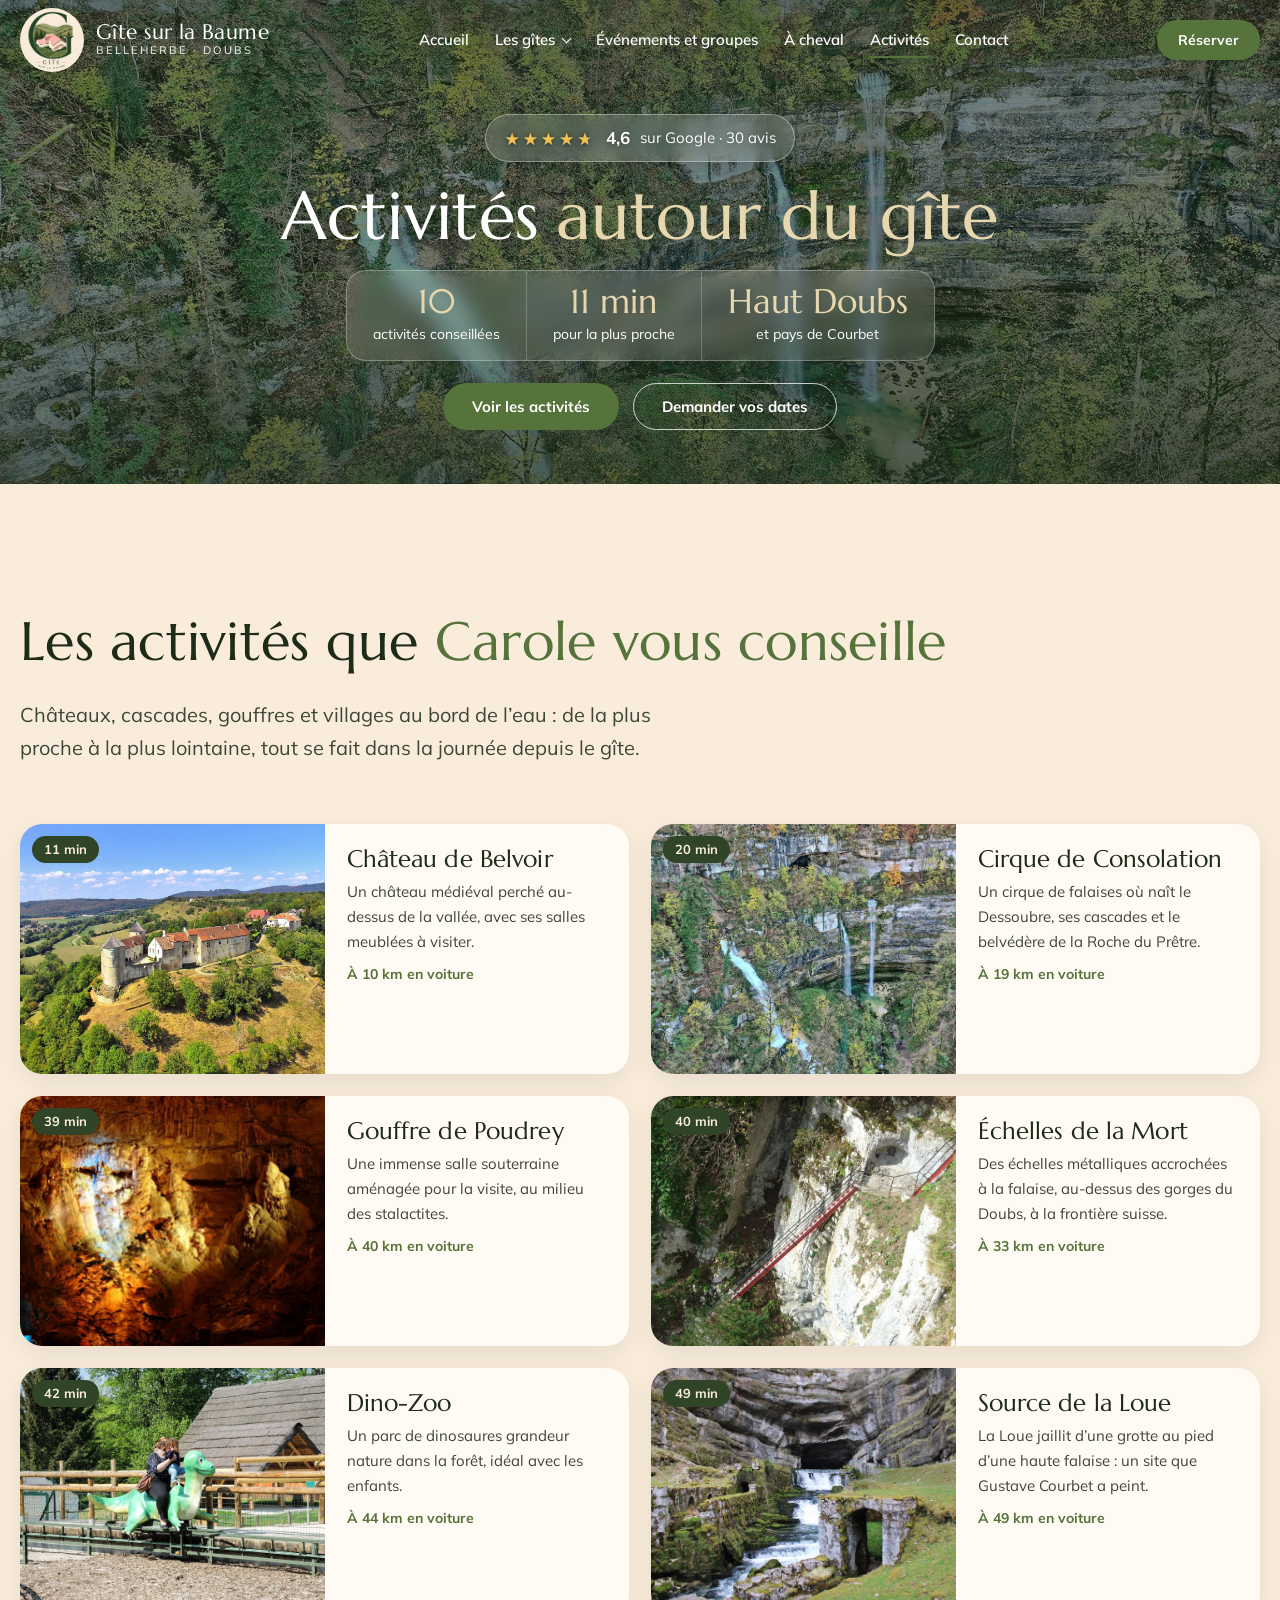
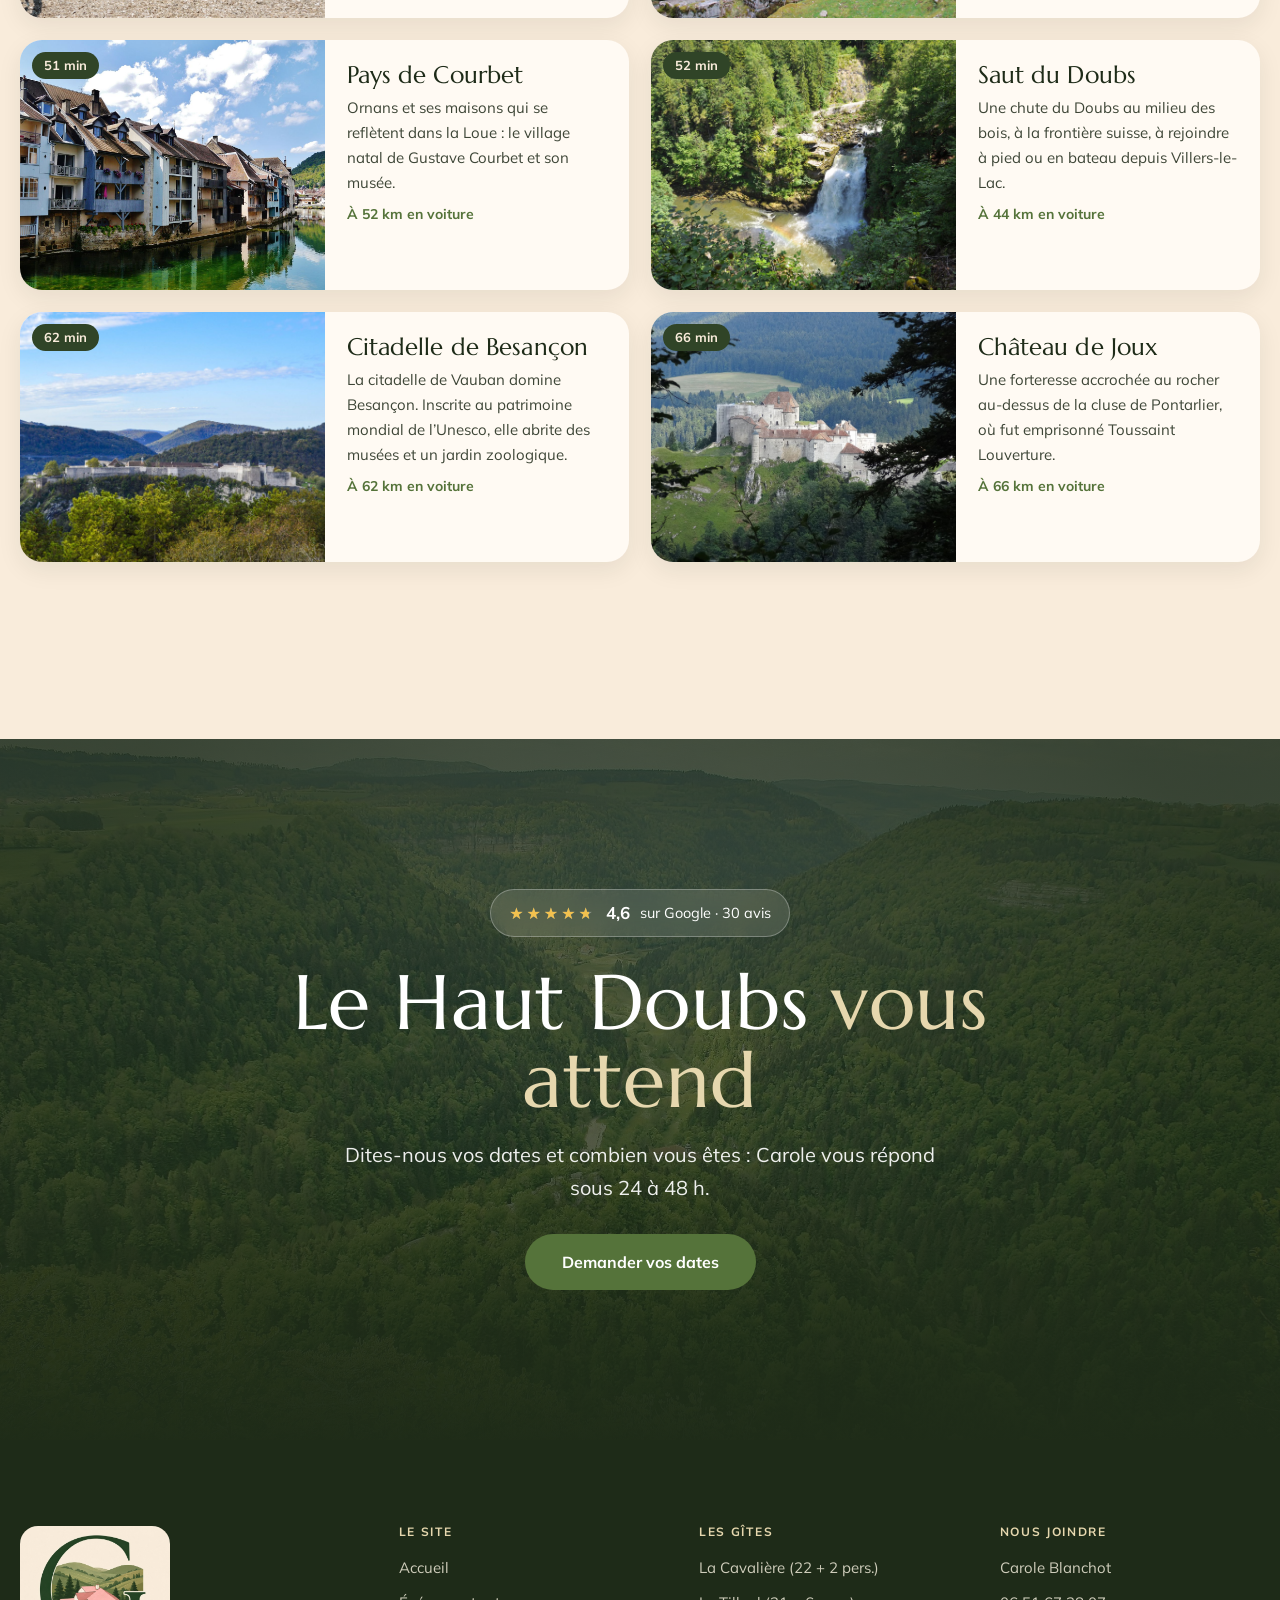
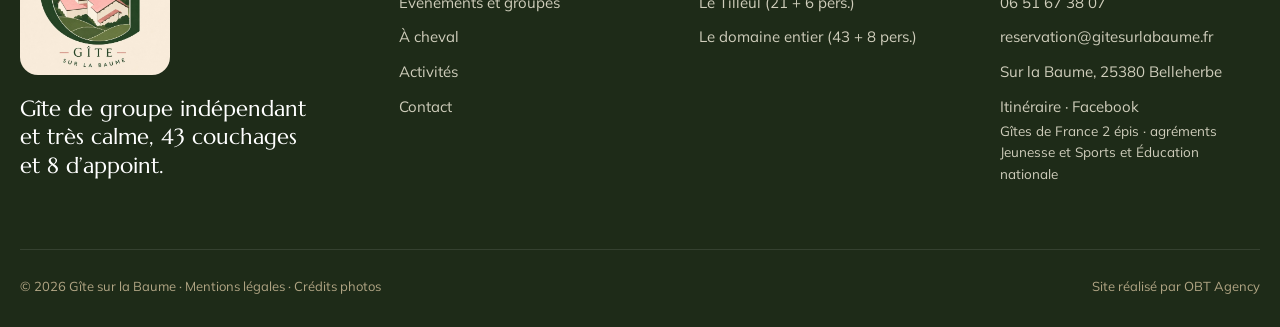
==== commit 8a5f6357: "V3 : panneau de réservation OBT à la place de Disponibilités, plus de page Les gîtes, Idéal pour com" ====
--- a/activites.html
+++ b/activites.html
@@ -8,10 +8,9 @@
 <meta name="description" content="Les activités à faire autour du Gîte sur la Baume, à Belleherbe (Doubs) : château de Belvoir, cirque de Consolation, gouffre de Poudrey, Échelles de la Mort, Dino-Zoo, source de la Loue, Ornans, Saut du Doubs, citadelle de Besançon et château de Joux.">
 <meta name="theme-color" content="#304427">
 <link rel="icon" href="images/logo-embleme.jpg">
-<link rel="preconnect" href="https://fonts.googleapis.com">
-<link rel="preconnect" href="https://fonts.gstatic.com" crossorigin>
-<link href="https://fonts.googleapis.com/css2?family=Marcellus&family=Mulish:wght@400;600;700&display=swap" rel="stylesheet">
-<link rel="stylesheet" href="css/style.css?v=ac01d212">
+<link rel="preload" href="fonts/marcellus-latin.woff2" as="font" type="font/woff2" crossorigin>
+<link rel="preload" href="fonts/mulish-latin.woff2" as="font" type="font/woff2" crossorigin>
+<link rel="stylesheet" href="css/style.css?v=eb211a47">
 
 </head>
 <body>
@@ -27,8 +26,7 @@
       <ul class="menu">
         <li><a href="index.html">Accueil</a></li>
         <li class="menu__deroulant">
-          <a href="gites.html">Les gîtes</a>
-          <button class="menu__ouvrir" type="button" aria-expanded="false" aria-label="Voir les trois gîtes"><span aria-hidden="true"></span></button>
+          <button class="menu__parent" type="button" aria-expanded="false" aria-haspopup="true">Les gîtes<span class="menu__fleche" aria-hidden="true"></span></button>
           <ul class="sous-menu">
             <li><a href="la-cavaliere.html"><strong>La Cavalière</strong><span>22 + 2 pers.</span></a></li>
             <li><a href="le-tilleul.html"><strong>Le Tilleul</strong><span>21 + 6 pers.</span></a></li>
@@ -41,7 +39,7 @@
         <li><a href="contact.html">Contact</a></li>
       </ul>
     </nav>
-    <a class="bouton entete__appel bouton--cta" href="disponibilites.html">Réserver</a>
+    <a class="bouton entete__appel bouton--cta" href="contact.html#demande" data-obt-reserve>Réserver</a>
     <button class="entete__burger" type="button" aria-label="Ouvrir le menu" aria-expanded="false"><span></span></button>
   </div>
 </div>
@@ -174,7 +172,6 @@
         <h3>Le site</h3>
         <ul>
           <li><a href="index.html">Accueil</a></li>
-          <li><a href="gites.html">Les gîtes</a></li>
           <li><a href="evenements.html">Événements et groupes</a></li>
           <li><a href="cavaliers.html">À cheval</a></li>
           <li><a href="activites.html">Activités</a></li>
@@ -207,6 +204,9 @@
     </div>
   </div>
 </footer>
-<script src="js/main.js?v=ac3fad0a"></script>
+<script src="js/main.js?v=fafd0d5c"></script>
+<div data-obt-booking data-obt-key="demo-gite-sur-la-baume" data-obt-api="https://demo-baume.obt.invalid" data-obt-form-key="demo" data-obt-form-endpoint="https://demo-baume.obt.invalid/envoi" data-obt-subject="Demande de réservation au Gîte sur la Baume"></div>
+<script src="js/obt-demo.js"></script>
+<script src="https://obt-gestion.com/blocks/obt-booking.js" defer></script>
 </body>
 </html>
--- a/css/style.css
+++ b/css/style.css
@@ -1227,3 +1227,40 @@
 .texte-page a { color: var(--accent); }
 @media (max-width: 1180px) { .dispos { grid-template-columns: 1fr 1fr; } }
 @media (max-width: 860px) { .dispos { grid-template-columns: 1fr; } .seminaire-photos { grid-template-columns: 1fr 1fr; } }
+
+/* =======================================
+   23/10/2026 (suite) : polices hébergées sur le site (plus aucune requête vers Google Fonts),
+   bouton « Les gîtes » sans page, panneau de réservation OBT, carte chargée au clic
+   ======================================= */
+@font-face { font-family: "Marcellus"; font-style: normal; font-weight: 400; font-display: swap; src: url(../fonts/marcellus-latin-ext.woff2) format("woff2"); unicode-range: U+0100-02BA, U+02BD-02C5, U+02C7-02CC, U+02CE-02D7, U+02DD-02FF, U+0304, U+0308, U+0329, U+1D00-1DBF, U+1E00-1E9F, U+1EF2-1EFF, U+2020, U+20A0-20AB, U+20AD-20C4, U+2113, U+2C60-2C7F, U+A720-A7FF; }
+@font-face { font-family: "Marcellus"; font-style: normal; font-weight: 400; font-display: swap; src: url(../fonts/marcellus-latin.woff2) format("woff2"); unicode-range: U+0000-00FF, U+0131, U+0152-0153, U+02BB-02BC, U+02C6, U+02DA, U+02DC, U+0304, U+0308, U+0329, U+2000-206F, U+20AC, U+2122, U+2191, U+2193, U+2212, U+2215, U+FEFF, U+FFFD; }
+@font-face { font-family: "Mulish"; font-style: normal; font-weight: 200 1000; font-display: swap; src: url(../fonts/mulish-latin-ext.woff2) format("woff2"); unicode-range: U+0100-02BA, U+02BD-02C5, U+02C7-02CC, U+02CE-02D7, U+02DD-02FF, U+0304, U+0308, U+0329, U+1D00-1DBF, U+1E00-1E9F, U+1EF2-1EFF, U+2020, U+20A0-20AB, U+20AD-20C4, U+2113, U+2C60-2C7F, U+A720-A7FF; }
+@font-face { font-family: "Mulish"; font-style: normal; font-weight: 200 1000; font-display: swap; src: url(../fonts/mulish-latin.woff2) format("woff2"); unicode-range: U+0000-00FF, U+0131, U+0152-0153, U+02BB-02BC, U+02C6, U+02DA, U+02DC, U+0304, U+0308, U+0329, U+2000-206F, U+20AC, U+2122, U+2191, U+2193, U+2212, U+2215, U+FEFF, U+FFFD; }
+
+.menu__parent { font: 600 15px/1.65 var(--f-texte); color: inherit; background: none; border: 0; padding: 6px 0; cursor: pointer; position: relative; display: inline-flex; align-items: center; gap: 8px; white-space: nowrap; }
+.menu__parent::after { content: ""; position: absolute; left: 0; right: 0; bottom: 0; height: 2px; background: var(--accent); transform: scaleX(0); transform-origin: left; transition: transform .3s; }
+.menu__parent:hover::after, .menu__parent[aria-current="page"]::after, .menu__deroulant.est-ouvert .menu__parent::after { transform: scaleX(1); }
+.menu__parent:focus-visible { outline: 3px solid var(--accent); outline-offset: 3px; border-radius: 6px; }
+.menu__fleche { width: 7px; height: 7px; border-right: 1.6px solid currentColor; border-bottom: 1.6px solid currentColor; transform: translateY(-2px) rotate(45deg); transition: transform .25s; }
+.menu__deroulant:hover .menu__fleche, .menu__deroulant.est-ouvert .menu__fleche { transform: translateY(1px) rotate(-135deg); }
+@media (max-width: 1180px) {
+  .entete.menu-ouvert .menu__parent { font: 400 34px/1.35 var(--f-titre); color: #fff; padding: 0; text-align: left; }
+  .entete.menu-ouvert .menu__parent::after, .entete.menu-ouvert .menu__fleche { display: none; }
+  .entete.menu-ouvert .menu__deroulant { flex-direction: column; align-items: center; }
+  .entete.menu-ouvert .menu__parent { justify-content: center; text-align: center; }
+  .entete.menu-ouvert .sous-menu { padding: 0 0 6px; text-align: center; }
+  .entete.menu-ouvert .sous-menu a { justify-content: center; gap: 12px; }
+}
+
+.location__bouton { text-align: center; margin: 34px 0 0; }
+
+/* Panneau de réservation OBT (le même que sur le site de T'Nature), aux couleurs du gîte */
+:root { --obt-accent: #55733A; --obt-accent-text: #fff; --obt-bg: #FFFAF3; --obt-text: #1E2B18; --obt-line: rgba(30, 43, 24, .16); --obt-radius: 14px; }
+
+.carte-clic { position: relative; min-height: 420px; height: 100%; display: grid; place-items: center; padding: 24px; isolation: isolate; text-align: center; }
+.carte-clic img { position: absolute; inset: 0; width: 100%; height: 100%; object-fit: cover; z-index: -2; }
+.carte-clic::after { content: ""; position: absolute; inset: 0; z-index: -1; background: rgba(30, 43, 24, .62); }
+.carte-clic__texte { max-width: 380px; color: #fff; }
+.carte-clic__texte strong { display: block; font: 400 26px/1.2 var(--f-titre); margin-bottom: 8px; }
+.carte-clic__texte p { margin: 0 0 18px; font-size: 15px; }
+.carte-clic iframe { position: absolute; inset: 0; width: 100%; height: 100%; border: 0; z-index: 1; }
